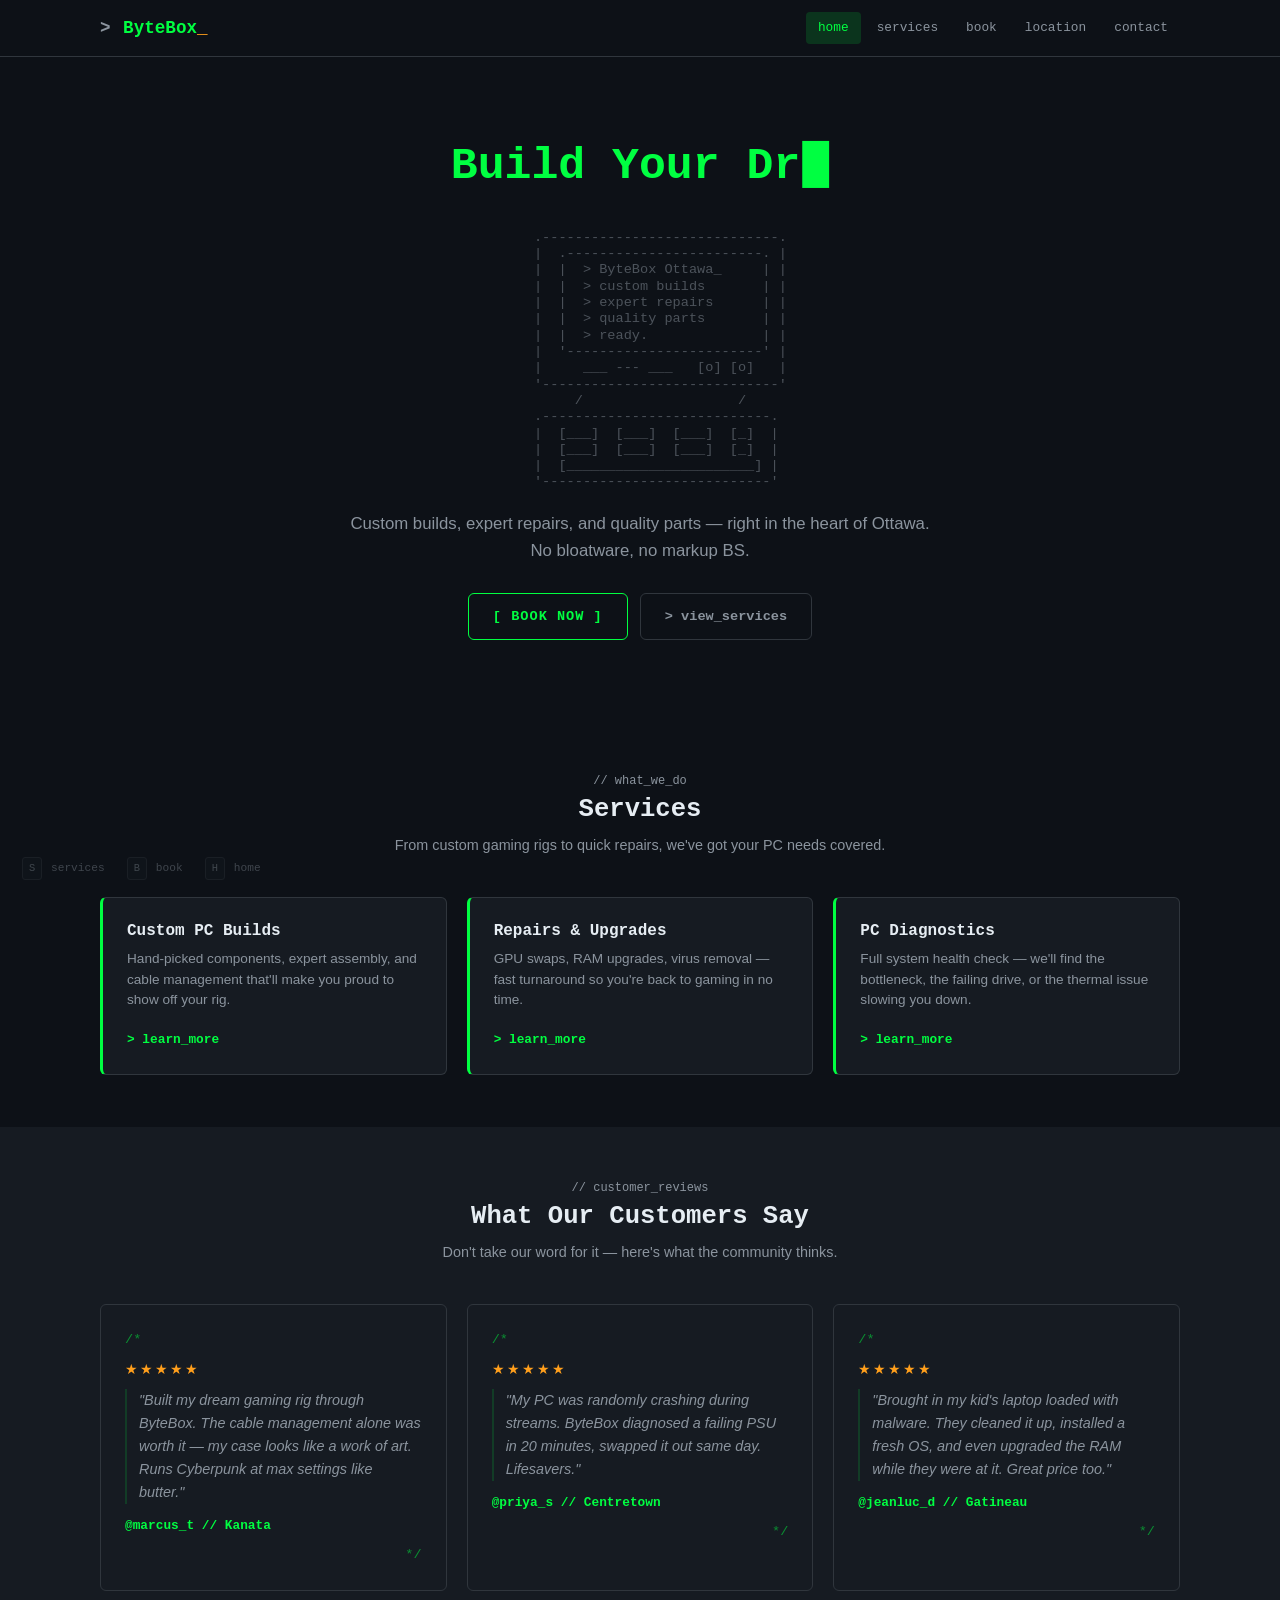
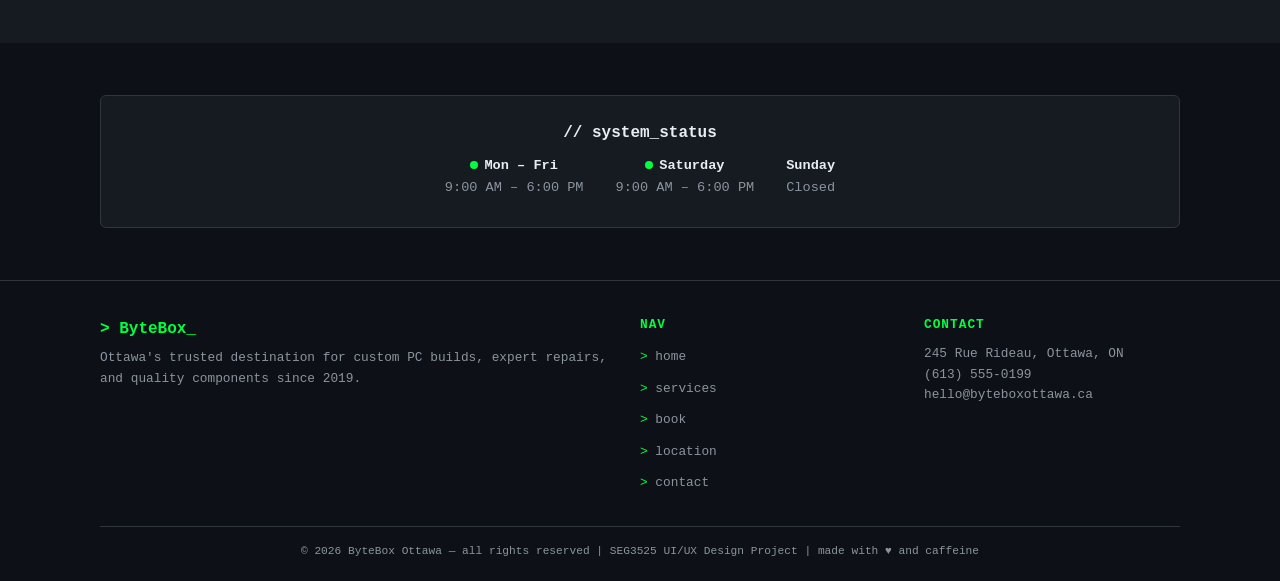
==== index.html @ acb51cdd "Better ASCII art: monitor with terminal + keyboard" ====
<!DOCTYPE html>
<html lang="en">
<head>
  <meta charset="UTF-8">
  <meta name="viewport" content="width=device-width, initial-scale=1.0">
  <title>ByteBox Ottawa — Build Your Dream PC</title>
  <link rel="stylesheet" href="css/styles.css">
</head>
<body>

  <!-- NAV -->
  <nav class="nav">
    <div class="container">
      <a href="index.html" class="nav-logo"><span class="prompt">></span> ByteBox<span>_</span></a>
      <div class="nav-links">
        <a href="index.html">home</a>
        <a href="services.html">services</a>
        <a href="booking.html">book</a>
        <a href="location.html">location</a>
        <a href="contact.html">contact</a>
      </div>
      <div class="hamburger" aria-label="Toggle menu" role="button" tabindex="0">
        <span></span><span></span><span></span>
      </div>
    </div>
  </nav>

  <!-- HERO -->
  <section class="hero">
    <div class="container">
      <div class="hero-centered">
        <h1><span class="accent" id="typed-heading"></span><span class="cursor"></span></h1>
        <pre class="ascii-art" aria-hidden="true">
     .-----------------------------.
     |  .------------------------. |
     |  |  > ByteBox Ottawa_     | |
     |  |  > custom builds       | |
     |  |  > expert repairs      | |
     |  |  > quality parts       | |
     |  |  > ready.              | |
     |  '------------------------' |
     |     ___ --- ___   [o] [o]   |
     '-----------------------------'
          /                   /
     .----------------------------.
     |  [___]  [___]  [___]  [_]  |
     |  [___]  [___]  [___]  [_]  |
     |  [_______________________] |
     '----------------------------'</pre>
        <p>Custom builds, expert repairs, and quality parts — right in the heart of Ottawa. No bloatware, no markup BS.</p>
        <div class="hero-actions">
          <a href="booking.html" class="btn btn-primary">[ BOOK NOW ]</a>
          <a href="services.html" class="btn btn-secondary">> view_services</a>
        </div>
      </div>
    </div>
  </section>

  <!-- SERVICES OVERVIEW -->
  <section class="section">
    <div class="container">
      <div class="section-header">
        <span class="prefix">// what_we_do</span>
        <h2 class="section-title">Services</h2>
        <p class="section-sub center">From custom gaming rigs to quick repairs, we've got your PC needs covered.</p>
      </div>
      <div class="card-grid">

        <div class="card">
          <div class="card-body">
            <h3>Custom PC Builds</h3>
            <p>Hand-picked components, expert assembly, and cable management that'll make you proud to show off your rig.</p>
            <a href="services.html" class="card-link">> learn_more</a>
          </div>
        </div>

        <div class="card">
          <div class="card-body">
            <h3>Repairs & Upgrades</h3>
            <p>GPU swaps, RAM upgrades, virus removal — fast turnaround so you're back to gaming in no time.</p>
            <a href="services.html" class="card-link">> learn_more</a>
          </div>
        </div>

        <div class="card">
          <div class="card-body">
            <h3>PC Diagnostics</h3>
            <p>Full system health check — we'll find the bottleneck, the failing drive, or the thermal issue slowing you down.</p>
            <a href="services.html" class="card-link">> learn_more</a>
          </div>
        </div>

      </div>
    </div>
  </section>

  <!-- TESTIMONIALS -->
  <section class="section" style="background:var(--bg-card)">
    <div class="container">
      <div class="section-header">
        <span class="prefix">// customer_reviews</span>
        <h2 class="section-title">What Our Customers Say</h2>
        <p class="section-sub center">Don't take our word for it — here's what the community thinks.</p>
      </div>
      <div class="testimonials-grid">

        <div class="testimonial">
          <div class="testimonial-stars">★★★★★</div>
          <p>"Built my dream gaming rig through ByteBox. The cable management alone was worth it — my case looks like a work of art. Runs Cyberpunk at max settings like butter."</p>
          <div class="testimonial-author">@marcus_t // Kanata</div>
        </div>

        <div class="testimonial">
          <div class="testimonial-stars">★★★★★</div>
          <p>"My PC was randomly crashing during streams. ByteBox diagnosed a failing PSU in 20 minutes, swapped it out same day. Lifesavers."</p>
          <div class="testimonial-author">@priya_s // Centretown</div>
        </div>

        <div class="testimonial">
          <div class="testimonial-stars">★★★★★</div>
          <p>"Brought in my kid's laptop loaded with malware. They cleaned it up, installed a fresh OS, and even upgraded the RAM while they were at it. Great price too."</p>
          <div class="testimonial-author">@jeanluc_d // Gatineau</div>
        </div>

      </div>
    </div>
  </section>

  <!-- HOURS -->
  <section class="section">
    <div class="container">
      <div class="hours-bar">
        <h3>// system_status</h3>
        <div class="hours-list">
          <div><span class="status-dot"></span><strong>Mon – Fri</strong><br>9:00 AM – 6:00 PM</div>
          <div><span class="status-dot"></span><strong>Saturday</strong><br>9:00 AM – 6:00 PM</div>
          <div><strong>Sunday</strong><br>Closed</div>
        </div>
      </div>
    </div>
  </section>

  <!-- FOOTER -->
  <footer class="footer">
    <div class="container">
      <div class="footer-grid">
        <div>
          <div class="footer-logo">> ByteBox_</div>
          <p>Ottawa's trusted destination for custom PC builds, expert repairs, and quality components since 2019.</p>
        </div>
        <div>
          <h4>Nav</h4>
          <ul>
            <li><a href="index.html">home</a></li>
            <li><a href="services.html">services</a></li>
            <li><a href="booking.html">book</a></li>
            <li><a href="location.html">location</a></li>
            <li><a href="contact.html">contact</a></li>
          </ul>
        </div>
        <div>
          <h4>Contact</h4>
          <p>245 Rue Rideau, Ottawa, ON</p>
          <p>(613) 555-0199</p>
          <p>hello@byteboxottawa.ca</p>
        </div>
      </div>
      <div class="footer-bottom">
        © 2026 ByteBox Ottawa — all rights reserved | SEG3525 UI/UX Design Project | made with ♥ and caffeine
      </div>
    </div>
  </footer>

  <div class="kbd-hint" aria-hidden="true">
    <kbd>S</kbd> services &nbsp; <kbd>B</kbd> book &nbsp; <kbd>H</kbd> home
  </div>

  <script src="js/main.js"></script>
</body>
</html>
---- css/styles.css ----
/* ===== RESET & BASE ===== */
*,*::before,*::after{margin:0;padding:0;box-sizing:border-box}
:root{
  --bg:#0d1117;--bg-card:#161b22;--bg-card-hover:#1c2333;
  --text:#c9d1d9;--text-muted:#8b949e;--text-heading:#e6edf3;
  --accent:#00ff41;--accent-dim:rgba(0,255,65,.15);--accent-glow:rgba(0,255,65,.25);
  --amber:#ff9f1c;--amber-dim:rgba(255,159,28,.12);
  --border:#30363d;--error:#f85149;--success:#00ff41;
  --radius:6px;--radius-sm:4px;
  --font:-apple-system,BlinkMacSystemFont,"Segoe UI",Roboto,Helvetica,Arial,sans-serif;
  --mono:'Courier New',Courier,'Lucida Console',monospace;
  --transition:.2s ease;
  --max-w:1080px;
}
html{scroll-behavior:smooth;font-size:16px}
body{font-family:var(--font);background:var(--bg);color:var(--text);line-height:1.6;-webkit-font-smoothing:antialiased}
a{color:var(--accent);text-decoration:none;transition:color var(--transition)}
a:hover{color:var(--amber)}
img{max-width:100%;display:block}
ul{list-style:none}
button,input,select,textarea{font:inherit;color:inherit;border:none;outline:none;background:none}
h1,h2,h3,h4{color:var(--text-heading);line-height:1.2;font-weight:700;font-family:var(--mono)}
.container{width:90%;max-width:var(--max-w);margin:0 auto}

/* ===== CURSOR BLINK ===== */
@keyframes blink{0%,50%{opacity:1}51%,100%{opacity:0}}
.cursor::after{content:"█";color:var(--accent);animation:blink 1s step-end infinite;margin-left:2px}

/* ===== SCANLINES (disabled) ===== */

/* ===== NAV (terminal bar) ===== */
.nav{position:fixed;top:0;left:0;width:100%;z-index:100;background:var(--bg);border-bottom:1px solid var(--border);font-family:var(--mono)}
.nav .container{display:flex;align-items:center;justify-content:space-between;height:56px}
.nav-logo{font-size:1.1rem;font-weight:700;color:var(--accent);letter-spacing:0}
.nav-logo .prompt{color:var(--text-muted);margin-right:2px}
.nav-logo span{color:var(--amber)}
.nav-links{display:flex;gap:4px}
.nav-links a{color:var(--text-muted);font-size:.8rem;font-weight:500;padding:6px 12px;border-radius:var(--radius-sm);transition:all var(--transition);font-family:var(--mono)}
.nav-links a:hover,.nav-links a.active{color:var(--accent);background:var(--accent-dim)}
.hamburger{display:none;flex-direction:column;gap:5px;cursor:pointer;padding:4px}
.hamburger span{display:block;width:22px;height:2px;background:var(--accent);transition:var(--transition)}
.hamburger.open span:nth-child(1){transform:rotate(45deg) translate(5px,5px)}
.hamburger.open span:nth-child(2){opacity:0}
.hamburger.open span:nth-child(3){transform:rotate(-45deg) translate(5px,-5px)}

/* ===== HERO ===== */
.hero{padding:140px 0 80px;position:relative;overflow:hidden}
.hero-centered{text-align:center;max-width:600px;margin:0 auto}
.hero-centered h1{font-size:clamp(1.8rem,4vw,2.8rem);margin-bottom:16px;color:var(--text-heading)}
.hero-centered h1 .accent{color:var(--accent)}
.ascii-art{color:var(--text-muted);font-family:var(--mono);font-size:clamp(.55rem,1.2vw,.85rem);line-height:1.2;margin:20px auto;text-align:left;display:inline-block;opacity:.5;user-select:none}
.hero-centered p{font-size:clamp(.9rem,2vw,1.05rem);color:var(--text-muted);margin-bottom:28px;font-family:var(--font)}
.btn{display:inline-flex;align-items:center;gap:8px;padding:12px 24px;border-radius:var(--radius);font-weight:600;font-size:.85rem;cursor:pointer;transition:all var(--transition);font-family:var(--mono)}
.btn-primary{background:transparent;color:var(--accent);border:1px solid var(--accent);text-transform:uppercase;letter-spacing:1px}
.btn-primary:hover{background:var(--accent);color:var(--bg);box-shadow:0 0 20px var(--accent-glow);transform:translateY(-1px)}
.btn-secondary{border:1px solid var(--border);color:var(--text-muted)}
.btn-secondary:hover{border-color:var(--amber);color:var(--amber);transform:translateY(-1px)}
.hero-actions{display:flex;gap:12px;flex-wrap:wrap;justify-content:center}

/* ===== SECTION ===== */
.section{padding:52px 0}
.section-title{font-size:clamp(1.3rem,2.5vw,1.6rem);margin-bottom:8px}
.section-title.center{text-align:center}
.section-sub{color:var(--text-muted);max-width:520px;font-size:.9rem;margin-bottom:40px;font-family:var(--font)}
.section-sub.center{text-align:center;margin-left:auto;margin-right:auto}
.section-header{text-align:center;margin-bottom:40px}
.section-header .prefix{color:var(--text-muted);font-family:var(--mono);font-size:.75rem;display:block;margin-bottom:4px}

/* ===== TERMINAL CARDS ===== */
.card-grid{display:grid;grid-template-columns:repeat(auto-fill,minmax(300px,1fr));gap:20px}
.card,.service-card{background:var(--bg-card);border:1px solid var(--border);border-left:3px solid var(--accent);border-radius:var(--radius);overflow:hidden;transition:all var(--transition);position:relative}
.card:hover,.service-card:hover{border-color:var(--accent);box-shadow:0 0 12px rgba(0,255,65,.06)}
.card-titlebar,.service-card-titlebar{display:flex;align-items:center;gap:8px;padding:10px 14px;background:rgba(0,0,0,.3);border-bottom:1px solid var(--border);font-family:var(--mono);font-size:.75rem;color:var(--text-muted)}
.card-body,.service-card-body{padding:24px}
.card-body h3,.service-card-body h3{font-size:1rem;margin-bottom:8px}
.card-body p,.service-card-body p{color:var(--text-muted);font-size:.85rem;margin-bottom:14px;font-family:var(--font);line-height:1.5}
.card-price{font-family:var(--mono);font-size:1rem;font-weight:700;color:var(--accent)}
.card-link{display:inline-flex;align-items:center;gap:4px;font-size:.8rem;font-weight:600;color:var(--accent);font-family:var(--mono)}
.card-link:hover{color:var(--amber);gap:8px}
.price-row{display:flex;justify-content:space-between;align-items:center;margin-top:8px}

/* ===== TESTIMONIALS (code comments) ===== */
.testimonials-grid{display:grid;grid-template-columns:repeat(auto-fill,minmax(300px,1fr));gap:20px}
.testimonial{background:var(--bg-card);border:1px solid var(--border);border-radius:var(--radius);padding:24px;position:relative}
.testimonial::before{content:"/*";font-family:var(--mono);color:var(--accent);opacity:.5;font-size:.85rem;display:block;margin-bottom:8px}
.testimonial::after{content:"*/";font-family:var(--mono);color:var(--accent);opacity:.5;font-size:.85rem;display:block;margin-top:8px;text-align:right}
.testimonial-stars{color:var(--amber);margin-bottom:8px;font-size:.85rem;letter-spacing:2px}
.testimonial p{color:var(--text-muted);margin-bottom:12px;font-size:.9rem;font-style:italic;padding-left:12px;border-left:2px solid var(--accent-dim)}
.testimonial-author{font-weight:600;font-size:.8rem;color:var(--accent);font-family:var(--mono)}

/* ===== HOURS ===== */
.hours-bar{background:var(--bg-card);border:1px solid var(--border);border-radius:var(--radius);padding:28px;text-align:center}
.hours-bar h3{margin-bottom:12px;font-size:1rem}
.hours-list{display:flex;justify-content:center;gap:32px;flex-wrap:wrap;font-family:var(--mono);font-size:.85rem}
.hours-list div{color:var(--text-muted)}
.hours-list strong{color:var(--text-heading)}
.hours-list .status-dot{display:inline-block;width:8px;height:8px;border-radius:50%;background:var(--accent);margin-right:6px;animation:blink 2s ease infinite}

/* ===== SERVICES PAGE ===== */
.services-grid{display:grid;grid-template-columns:repeat(auto-fill,minmax(320px,1fr));gap:20px}
.service-card{cursor:pointer;text-decoration:none;color:inherit}

/* ===== BOOKING ===== */
.booking-section{padding:100px 0 60px}

/* Terminal progress bar */
.progress-bar{font-family:var(--mono);text-align:center;margin-bottom:40px;font-size:.85rem;color:var(--text-muted)}
.progress-bar-visual{display:flex;align-items:center;justify-content:center;gap:4px;margin-top:8px}
.progress-bar-visual .bar{display:flex;gap:0}
.progress-bar-visual .block{width:12px;height:16px;margin:0 1px}
.progress-bar-visual .block.filled{color:var(--accent)}
.progress-bar-visual .block.empty{color:var(--border)}
.progress-bar .progress-label{color:var(--accent)}

/* Steps indicator */
.progress-steps{display:flex;justify-content:center;gap:6px;margin-bottom:8px}
.progress-step{display:flex;align-items:center;gap:6px;font-family:var(--mono);font-size:.8rem;color:var(--text-muted)}
.progress-step .circle{width:28px;height:28px;border-radius:50%;border:1px solid var(--border);display:flex;align-items:center;justify-content:center;font-size:.75rem;font-weight:700;transition:all var(--transition)}
.progress-step.active .circle{border-color:var(--accent);color:var(--accent);box-shadow:0 0 8px var(--accent-dim)}
.progress-step.done .circle{border-color:var(--accent);background:var(--accent);color:var(--bg)}
.progress-step .label{display:none}
.progress-line{width:30px;height:1px;background:var(--border);align-self:center}
.progress-line.active{background:var(--accent)}

.form-step{display:none;max-width:540px;margin:0 auto}
.form-step.active{display:block;animation:fadeUp .3s ease}
@keyframes fadeUp{from{opacity:0;transform:translateY(12px)}to{opacity:1;transform:translateY(0)}}
.form-step h2{font-size:1.3rem;margin-bottom:6px}
.form-step .step-desc{color:var(--text-muted);margin-bottom:28px;font-size:.85rem;font-family:var(--font)}

.service-options{display:grid;grid-template-columns:1fr 1fr;gap:10px}
.service-option{background:var(--bg-card);border:1px solid var(--border);border-radius:var(--radius);padding:16px;cursor:pointer;transition:all var(--transition);text-align:left;font-family:var(--mono)}
.service-option:hover{border-color:var(--accent)}
.service-option.selected{border-color:var(--accent);background:var(--accent-dim);box-shadow:0 0 12px rgba(0,255,65,.08)}
.service-option h4{font-size:.85rem;margin-bottom:4px;color:var(--text-heading)}
.service-option span{font-size:.8rem;color:var(--accent);font-weight:600}

.form-group{margin-bottom:18px}
.form-group label{display:block;font-size:.8rem;font-weight:600;margin-bottom:4px;color:var(--accent);font-family:var(--mono)}
.form-group input,.form-group select,.form-group textarea{width:100%;padding:10px 14px;background:rgba(0,0,0,.3);border:1px solid var(--border);border-radius:var(--radius);color:var(--text);font-size:.9rem;font-family:var(--font);transition:border-color var(--transition)}
.form-group input::placeholder,.form-group textarea::placeholder{color:var(--text-muted)}
.form-group select{color:var(--text)}
.form-group input:focus,.form-group select:focus,.form-group textarea:focus{border-color:var(--accent);box-shadow:0 0 8px var(--accent-dim)}
.form-group textarea{resize:vertical;min-height:80px}
.form-group .error-msg{color:var(--error);font-size:.75rem;margin-top:4px;display:none;font-family:var(--mono)}
.form-group.has-error input,.form-group.has-error select{border-color:var(--error)}
.form-group.has-error .error-msg{display:block}
.form-row{display:grid;grid-template-columns:1fr 1fr;gap:14px}

.form-actions{display:flex;justify-content:space-between;margin-top:28px;gap:12px}

/* Review */
.review-block{background:var(--bg-card);border:1px solid var(--border);border-radius:var(--radius);padding:20px;margin-bottom:20px}
.review-block h4{margin-bottom:10px;font-size:.9rem;color:var(--accent)}
.review-row{display:flex;justify-content:space-between;padding:6px 0;border-bottom:1px solid rgba(48,54,61,.5);font-size:.85rem;font-family:var(--mono)}
.review-row:last-child{border:none}
.review-row .label{color:var(--text-muted)}

/* ===== CONFIRMATION ===== */
.confirm-box{max-width:540px;margin:0 auto;text-align:center;padding:100px 20px 60px}
.confirm-icon{width:64px;height:64px;border-radius:50%;background:var(--accent-dim);display:flex;align-items:center;justify-content:center;margin:0 auto 20px;border:1px solid var(--accent)}
.confirm-icon svg{width:32px;height:32px;stroke:var(--accent);fill:none;stroke-width:2.5}
.confirm-box h1{font-size:1.6rem;margin-bottom:6px;color:var(--accent)}
.confirm-box .ref{color:var(--amber);font-size:.95rem;margin-bottom:28px;font-family:var(--mono)}
.confirm-details{background:var(--bg-card);border:1px solid var(--border);border-radius:var(--radius);padding:20px;text-align:left;margin-bottom:28px}
.confirm-details .review-row .label{color:var(--text-muted)}
.confirm-actions{display:flex;gap:12px;justify-content:center;flex-wrap:wrap}

/* ===== LOCATION ===== */
.map-container{border-radius:var(--radius);overflow:hidden;border:1px solid var(--border);margin-bottom:40px}
.map-container iframe{width:100%;height:360px;border:0;filter:grayscale(.3) invert(.92) hue-rotate(180deg);transition:filter var(--transition)}
.map-container:hover iframe{filter:grayscale(0) invert(.92) hue-rotate(180deg)}
.location-grid{display:grid;grid-template-columns:1fr 1fr;gap:20px}
.info-card{background:var(--bg-card);border:1px solid var(--border);border-radius:var(--radius);padding:24px}
.info-card h3{margin-bottom:12px;font-size:.95rem;color:var(--accent)}
.info-card p,.info-card li{color:var(--text-muted);font-size:.85rem;margin-bottom:6px;font-family:var(--font)}
.info-card li{padding-left:18px;position:relative}
.info-card li::before{content:">";position:absolute;left:0;color:var(--accent);font-family:var(--mono);font-weight:700}
.hours-table{width:100%}
.hours-table tr{border-bottom:1px solid rgba(48,54,61,.5)}
.hours-table td{padding:8px 0;font-size:.85rem;font-family:var(--mono)}
.hours-table td:first-child{color:var(--text-heading);font-weight:500}
.hours-table td:last-child{text-align:right;color:var(--text-muted)}

/* ===== CONTACT ===== */
.contact-grid{display:grid;grid-template-columns:1fr 1fr;gap:28px}
.contact-form{background:var(--bg-card);border:1px solid var(--border);border-radius:var(--radius);padding:28px}
.contact-form h3{font-family:var(--mono);color:var(--accent);font-size:.95rem;margin-bottom:20px}
.contact-info-panel h3{margin-bottom:14px;font-size:.95rem;color:var(--accent)}
.contact-info-panel .info-item{display:flex;gap:12px;align-items:flex-start;margin-bottom:18px}
.contact-info-panel .info-item .icon-wrap{width:36px;height:36px;border-radius:var(--radius);background:var(--accent-dim);display:flex;align-items:center;justify-content:center;flex-shrink:0;border:1px solid rgba(0,255,65,.2)}
.contact-info-panel .info-item .icon-wrap svg{width:18px;height:18px;stroke:var(--accent);fill:none;stroke-width:2}
.contact-info-panel .info-item .info-text p{color:var(--text-muted);font-size:.85rem}
.contact-info-panel .info-item .info-text strong{color:var(--text-heading);font-size:.85rem}
.social-links{display:flex;gap:10px;margin-top:20px}
.social-links a{width:36px;height:36px;border-radius:var(--radius);border:1px solid var(--border);display:flex;align-items:center;justify-content:center;transition:all var(--transition)}
.social-links a:hover{border-color:var(--accent);background:var(--accent-dim);box-shadow:0 0 8px var(--accent-dim)}
.social-links a svg{width:16px;height:16px;stroke:var(--text-muted);fill:none;stroke-width:2}
.social-links a:hover svg{stroke:var(--accent)}

/* FAQ */
.faq-section{margin-top:48px}
.faq-item{background:var(--bg-card);border:1px solid var(--border);border-radius:var(--radius);margin-bottom:8px;overflow:hidden}
.faq-question{padding:16px 20px;cursor:pointer;display:flex;justify-content:space-between;align-items:center;font-weight:600;font-size:.9rem;font-family:var(--mono);transition:color var(--transition)}
.faq-question:hover{color:var(--accent)}
.faq-question .arrow{transition:transform var(--transition);color:var(--text-muted);font-size:.7rem}
.faq-item.open .faq-question{color:var(--accent)}
.faq-item.open .faq-question .arrow{transform:rotate(180deg);color:var(--accent)}
.faq-answer{max-height:0;overflow:hidden;transition:max-height .35s ease}
.faq-item.open .faq-answer{max-height:200px}
.faq-answer p{padding:0 20px 16px;color:var(--text-muted);font-size:.85rem;font-family:var(--font)}

/* ===== FOOTER (terminal style) ===== */
.footer{border-top:1px solid var(--border);padding:36px 0 20px;font-family:var(--mono)}
.footer-divider{display:none}
.footer-grid{display:grid;grid-template-columns:2fr 1fr 1fr;gap:28px;margin-bottom:24px}
.footer h4{font-size:.8rem;margin-bottom:12px;color:var(--accent);text-transform:uppercase;letter-spacing:1px}
.footer p,.footer a{color:var(--text-muted);font-size:.8rem}
.footer ul li{margin-bottom:6px}
.footer ul a{font-size:.8rem}
.footer ul a::before{content:"> ";color:var(--accent)}
.footer ul a:hover{color:var(--accent)}
.footer-logo{font-size:1rem;font-weight:700;color:var(--accent);margin-bottom:6px}
.footer-bottom{border-top:1px solid var(--border);padding-top:16px;text-align:center;color:var(--text-muted);font-size:.7rem}

/* ===== TOAST ===== */
.toast{position:fixed;bottom:20px;right:20px;background:var(--accent);color:var(--bg);padding:12px 20px;border-radius:var(--radius);font-size:.85rem;font-weight:600;font-family:var(--mono);transform:translateY(80px);opacity:0;transition:all .3s ease;z-index:200}
.toast.show{transform:translateY(0);opacity:1}

/* ===== PAGE HEADER ===== */
.page-header{padding:100px 0 32px;text-align:center;position:relative}
.page-header h1{font-size:clamp(1.5rem,3.5vw,2rem);margin-bottom:6px}
.page-header h1 .prompt-sym{color:var(--accent);margin-right:8px}
.page-header p{color:var(--text-muted);font-size:.9rem;font-family:var(--font)}

/* ===== KEYBOARD SHORTCUT HINT ===== */
.kbd-hint{position:fixed;bottom:20px;left:20px;font-family:var(--mono);font-size:.7rem;color:var(--text-muted);opacity:.4;z-index:50;transition:opacity .3s}
.kbd-hint:hover{opacity:1}
.kbd-hint kbd{display:inline-block;padding:2px 6px;background:var(--bg-card);border:1px solid var(--border);border-radius:3px;font-size:.65rem;margin:0 2px}

/* ===== RESPONSIVE ===== */
@media(max-width:768px){
  .nav-links{position:fixed;top:56px;left:0;width:100%;background:var(--bg);flex-direction:column;align-items:stretch;gap:0;padding:0;max-height:0;overflow:hidden;transition:max-height .3s ease;border-bottom:1px solid var(--border)}
  .nav-links.open{max-height:350px;padding:8px 0}
  .nav-links a{padding:12px 20px;text-align:left;border-bottom:1px solid rgba(48,54,61,.3)}
  .hamburger{display:flex}
  .hero-centered{text-align:center}
  .card-grid,.services-grid,.service-options{grid-template-columns:1fr}
  .testimonials-grid{grid-template-columns:1fr}
  .location-grid,.contact-grid{grid-template-columns:1fr}
  .form-row{grid-template-columns:1fr}
  .footer-grid{grid-template-columns:1fr;gap:20px}
  .hours-list{flex-direction:column;gap:8px}
  .hero{padding:90px 0 40px}
  .section{padding:48px 0}
  .kbd-hint{display:none}
}
@media(min-width:769px){
  .progress-step .label{display:block}
}
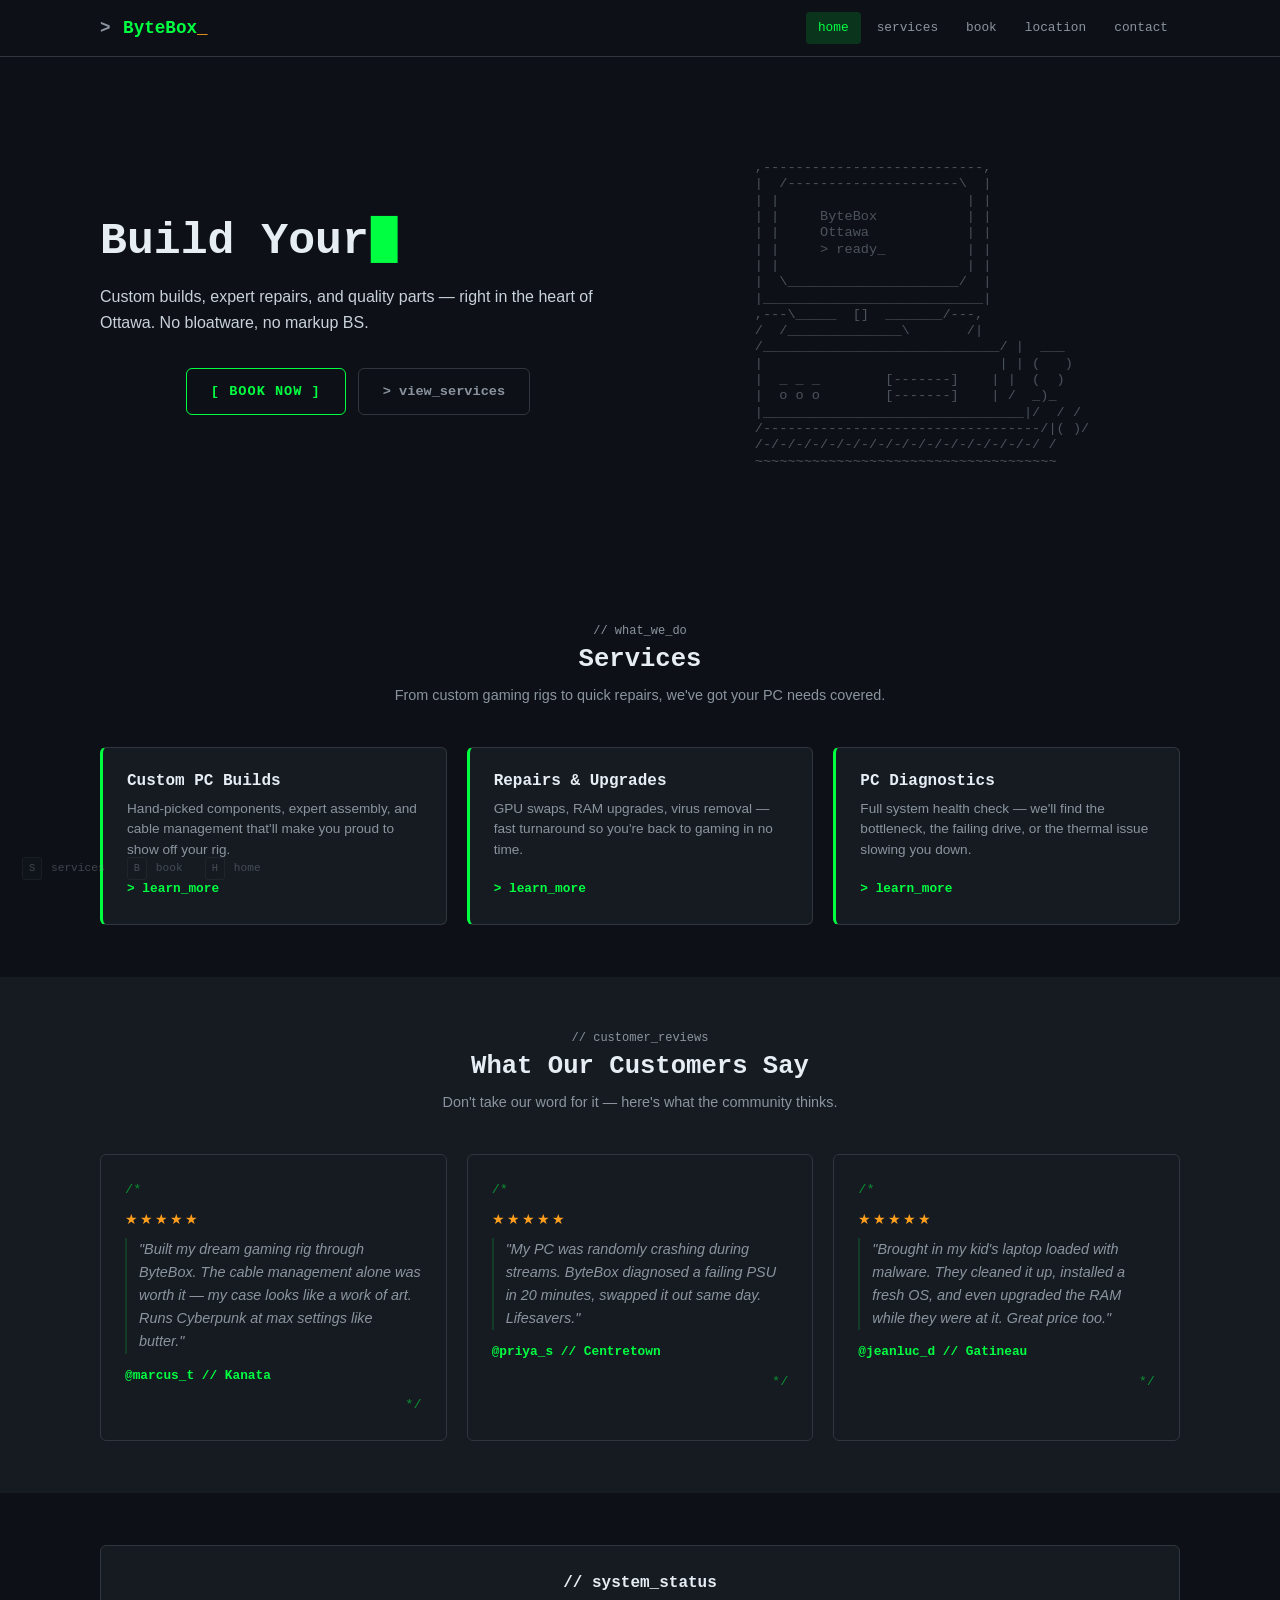
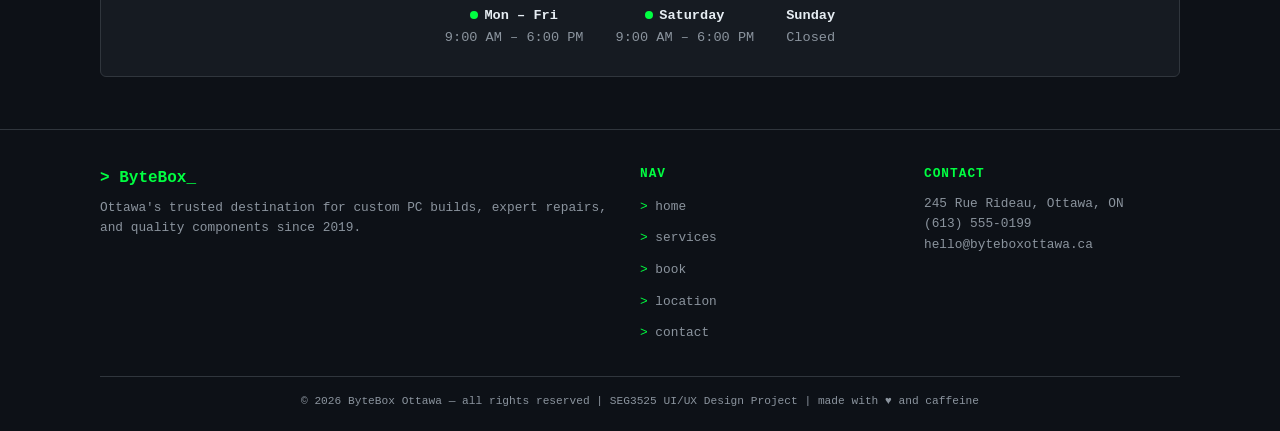
==== commit ce5bc463: "Split hero: text left, ASCII PC right, hidden on mobile" ====
--- a/index.html
+++ b/index.html
@@ -28,29 +28,35 @@
   <!-- HERO -->
   <section class="hero">
     <div class="container">
-      <div class="hero-centered">
-        <h1><span class="accent" id="typed-heading"></span><span class="cursor"></span></h1>
-        <pre class="ascii-art" aria-hidden="true">
-     .-----------------------------.
-     |  .------------------------. |
-     |  |  > ByteBox Ottawa_     | |
-     |  |  > custom builds       | |
-     |  |  > expert repairs      | |
-     |  |  > quality parts       | |
-     |  |  > ready.              | |
-     |  '------------------------' |
-     |     ___ --- ___   [o] [o]   |
-     '-----------------------------'
-          /                   /
-     .----------------------------.
-     |  [___]  [___]  [___]  [_]  |
-     |  [___]  [___]  [___]  [_]  |
-     |  [_______________________] |
-     '----------------------------'</pre>
-        <p>Custom builds, expert repairs, and quality parts — right in the heart of Ottawa. No bloatware, no markup BS.</p>
-        <div class="hero-actions">
-          <a href="booking.html" class="btn btn-primary">[ BOOK NOW ]</a>
-          <a href="services.html" class="btn btn-secondary">> view_services</a>
+      <div class="hero-split">
+        <div class="hero-text">
+          <h1><span class="accent" id="typed-heading"></span><span class="cursor"></span></h1>
+          <p>Custom builds, expert repairs, and quality parts — right in the heart of Ottawa. No bloatware, no markup BS.</p>
+          <div class="hero-actions">
+            <a href="booking.html" class="btn btn-primary">[ BOOK NOW ]</a>
+            <a href="services.html" class="btn btn-secondary">> view_services</a>
+          </div>
+        </div>
+        <div class="hero-ascii">
+          <pre class="ascii-art" aria-hidden="true">,---------------------------,
+|  /---------------------\  |
+| |                       | |
+| |     ByteBox           | |
+| |     Ottawa            | |
+| |     > ready_          | |
+| |                       | |
+|  \_____________________/  |
+|___________________________|
+,---\_____  []  _______/---,
+/  /______________\       /|
+/_____________________________/ |  ___
+|                             | | (   )
+|  _ _ _        [-------]    | |  (  )
+|  o o o        [-------]    | /  _)_
+|________________________________|/  / /
+/----------------------------------/|( )/
+/-/-/-/-/-/-/-/-/-/-/-/-/-/-/-/-/-/ /
+~~~~~~~~~~~~~~~~~~~~~~~~~~~~~~~~~~~~~</pre>
         </div>
       </div>
     </div>
--- a/css/styles.css
+++ b/css/styles.css
@@ -46,6 +46,11 @@
 /* ===== HERO ===== */
 .hero{padding:140px 0 80px;position:relative;overflow:hidden}
 .hero-centered{text-align:center;max-width:600px;margin:0 auto}
+.hero-split{display:grid;grid-template-columns:1fr 1fr;gap:48px;align-items:center}
+.hero-text h1{font-size:clamp(1.8rem,4vw,2.8rem);margin-bottom:16px;color:var(--text-heading)}
+.hero-text p{text-align:left;margin:0 0 32px}
+.hero-actions{justify-content:flex-start}
+.hero-ascii{display:flex;justify-content:center;align-items:center}
 .hero-centered h1{font-size:clamp(1.8rem,4vw,2.8rem);margin-bottom:16px;color:var(--text-heading)}
 .hero-centered h1 .accent{color:var(--accent)}
 .ascii-art{color:var(--text-muted);font-family:var(--mono);font-size:clamp(.55rem,1.2vw,.85rem);line-height:1.2;margin:20px auto;text-align:left;display:inline-block;opacity:.5;user-select:none}
@@ -245,6 +250,10 @@
   .nav-links a{padding:12px 20px;text-align:left;border-bottom:1px solid rgba(48,54,61,.3)}
   .hamburger{display:flex}
   .hero-centered{text-align:center}
+  .hero-split{grid-template-columns:1fr;text-align:center}
+  .hero-text p{text-align:center}
+  .hero-actions{justify-content:center}
+  .hero-ascii{display:none}
   .card-grid,.services-grid,.service-options{grid-template-columns:1fr}
   .testimonials-grid{grid-template-columns:1fr}
   .location-grid,.contact-grid{grid-template-columns:1fr}
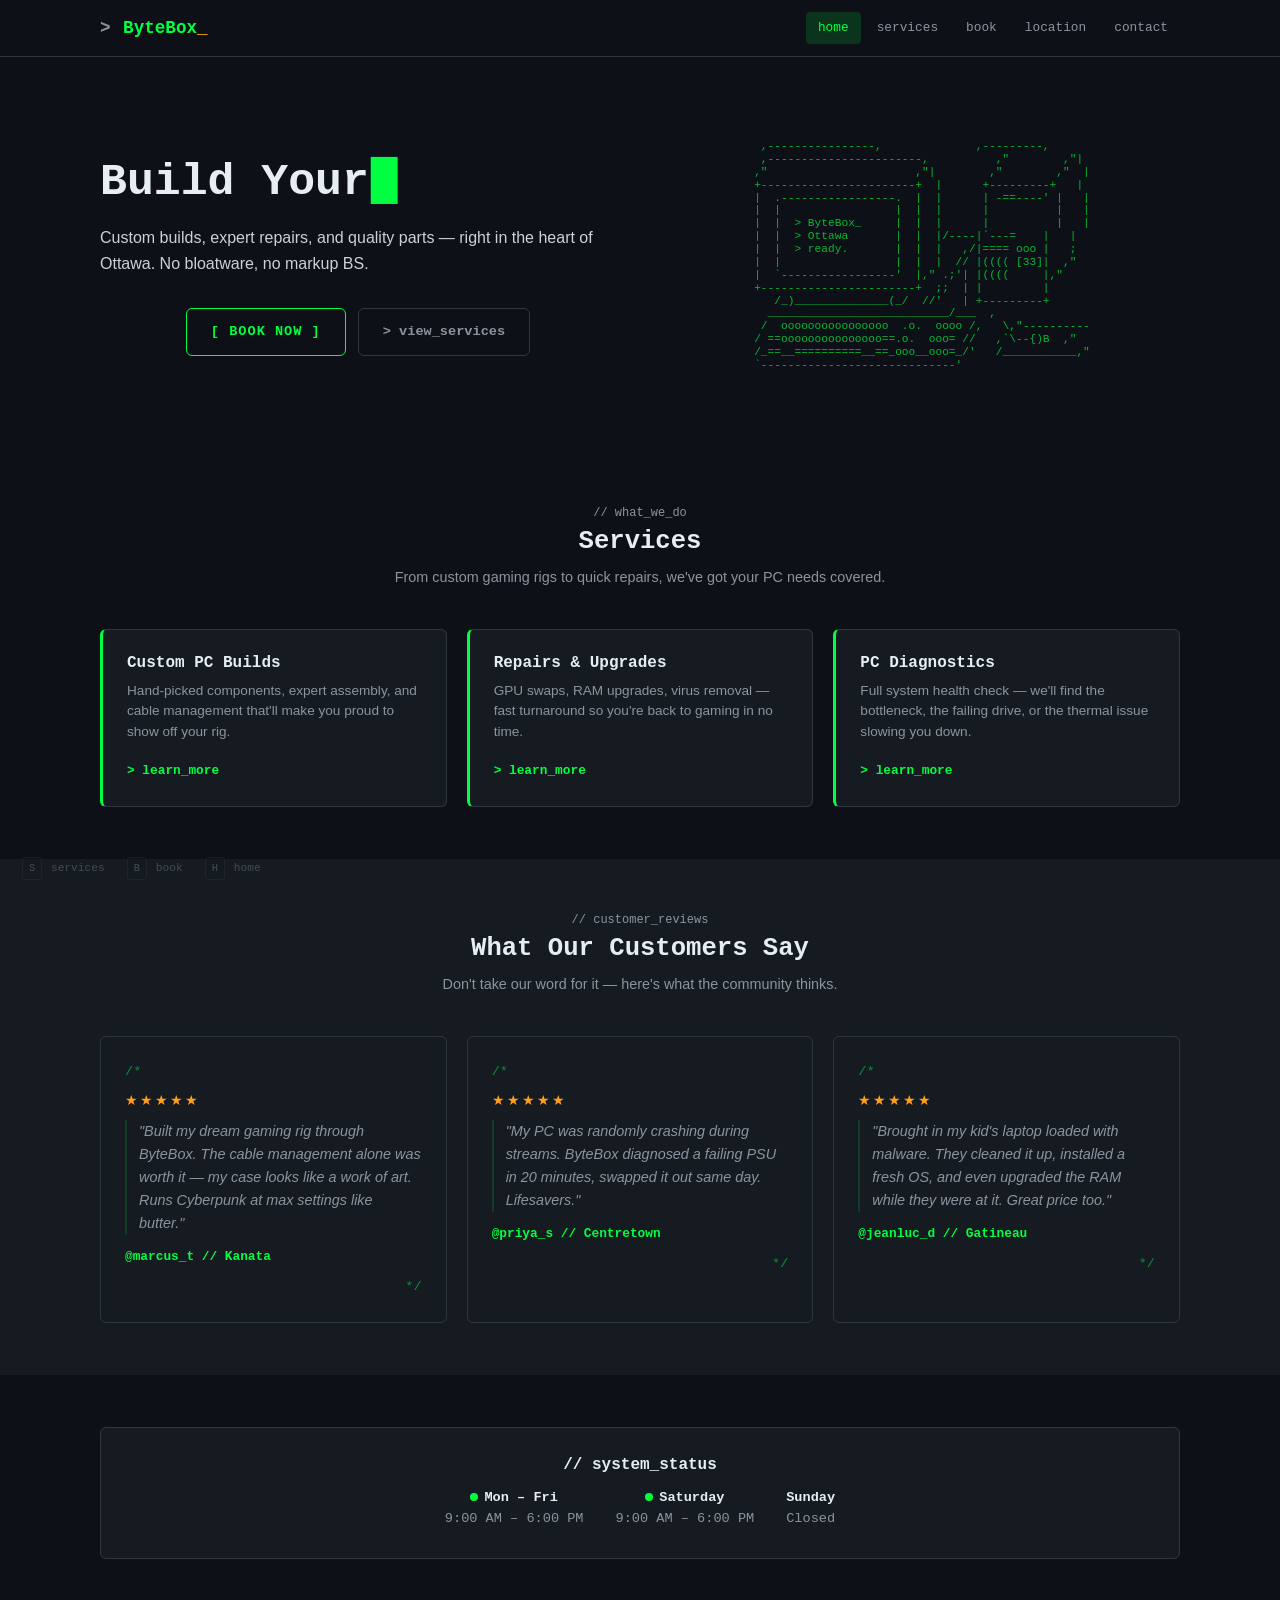
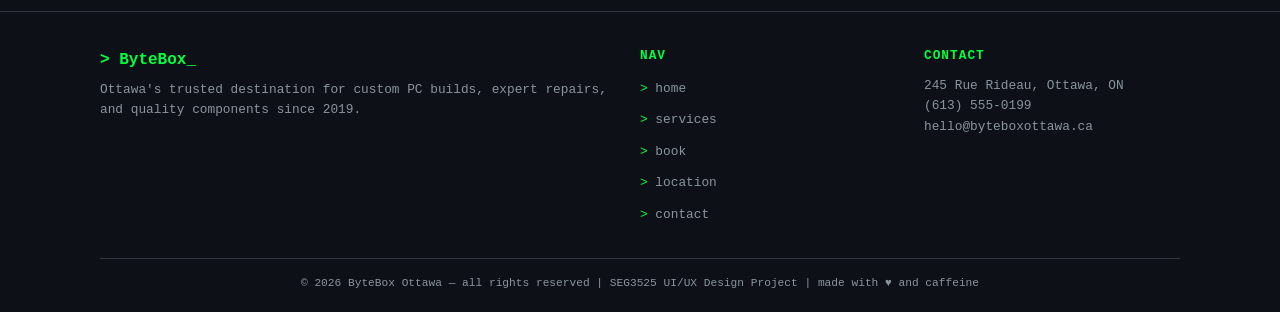
==== commit b3cfa2f1: "Kevin Lam ASCII PC setup: monitor + tower, green tint, smaller font" ====
--- a/index.html
+++ b/index.html
@@ -38,25 +38,26 @@
           </div>
         </div>
         <div class="hero-ascii">
-          <pre class="ascii-art" aria-hidden="true">,---------------------------,
-|  /---------------------\  |
-| |                       | |
-| |     ByteBox           | |
-| |     Ottawa            | |
-| |     > ready_          | |
-| |                       | |
-|  \_____________________/  |
-|___________________________|
-,---\_____  []  _______/---,
-/  /______________\       /|
-/_____________________________/ |  ___
-|                             | | (   )
-|  _ _ _        [-------]    | |  (  )
-|  o o o        [-------]    | /  _)_
-|________________________________|/  / /
-/----------------------------------/|( )/
-/-/-/-/-/-/-/-/-/-/-/-/-/-/-/-/-/-/ /
-~~~~~~~~~~~~~~~~~~~~~~~~~~~~~~~~~~~~~</pre>
+          <pre class="ascii-art" aria-hidden="true">
+ ,----------------,              ,---------,
+ ,-----------------------,          ,"        ,"|
+,"                      ,"|        ,"        ,"  |
++-----------------------+  |      +---------+   |
+|  .-----------------.  |  |      | -==----' |   |
+|  |                 |  |  |      |          |   |
+|  |  > ByteBox_     |  |  |      |          |   |
+|  |  > Ottawa       |  |  |/----|`---=    |   |
+|  |  > ready.       |  |  |   ,/|==== ooo |   ;
+|  |                 |  |  |  // |(((( [33]|  ,"
+|  `-----------------'  |," .;'| |((((     |,"
++-----------------------+  ;;  | |         |
+   /_)______________(_/  //'   | +---------+
+  ___________________________/___  ,
+ /  oooooooooooooooo  .o.  oooo /,   \,"----------
+/ ==ooooooooooooooo==.o.  ooo= //   ,`\--{)B  ,"
+/_==__==========__==_ooo__ooo=_/'   /___________,"
+`-----------------------------'
+</pre>
         </div>
       </div>
     </div>
--- a/css/styles.css
+++ b/css/styles.css
@@ -53,7 +53,7 @@
 .hero-ascii{display:flex;justify-content:center;align-items:center}
 .hero-centered h1{font-size:clamp(1.8rem,4vw,2.8rem);margin-bottom:16px;color:var(--text-heading)}
 .hero-centered h1 .accent{color:var(--accent)}
-.ascii-art{color:var(--text-muted);font-family:var(--mono);font-size:clamp(.55rem,1.2vw,.85rem);line-height:1.2;margin:20px auto;text-align:left;display:inline-block;opacity:.5;user-select:none}
+.ascii-art{color:var(--accent);font-family:var(--mono);font-size:clamp(.4rem,.9vw,.7rem);line-height:1.15;margin:0;text-align:left;display:inline-block;opacity:.7;user-select:none}
 .hero-centered p{font-size:clamp(.9rem,2vw,1.05rem);color:var(--text-muted);margin-bottom:28px;font-family:var(--font)}
 .btn{display:inline-flex;align-items:center;gap:8px;padding:12px 24px;border-radius:var(--radius);font-weight:600;font-size:.85rem;cursor:pointer;transition:all var(--transition);font-family:var(--mono)}
 .btn-primary{background:transparent;color:var(--accent);border:1px solid var(--accent);text-transform:uppercase;letter-spacing:1px}
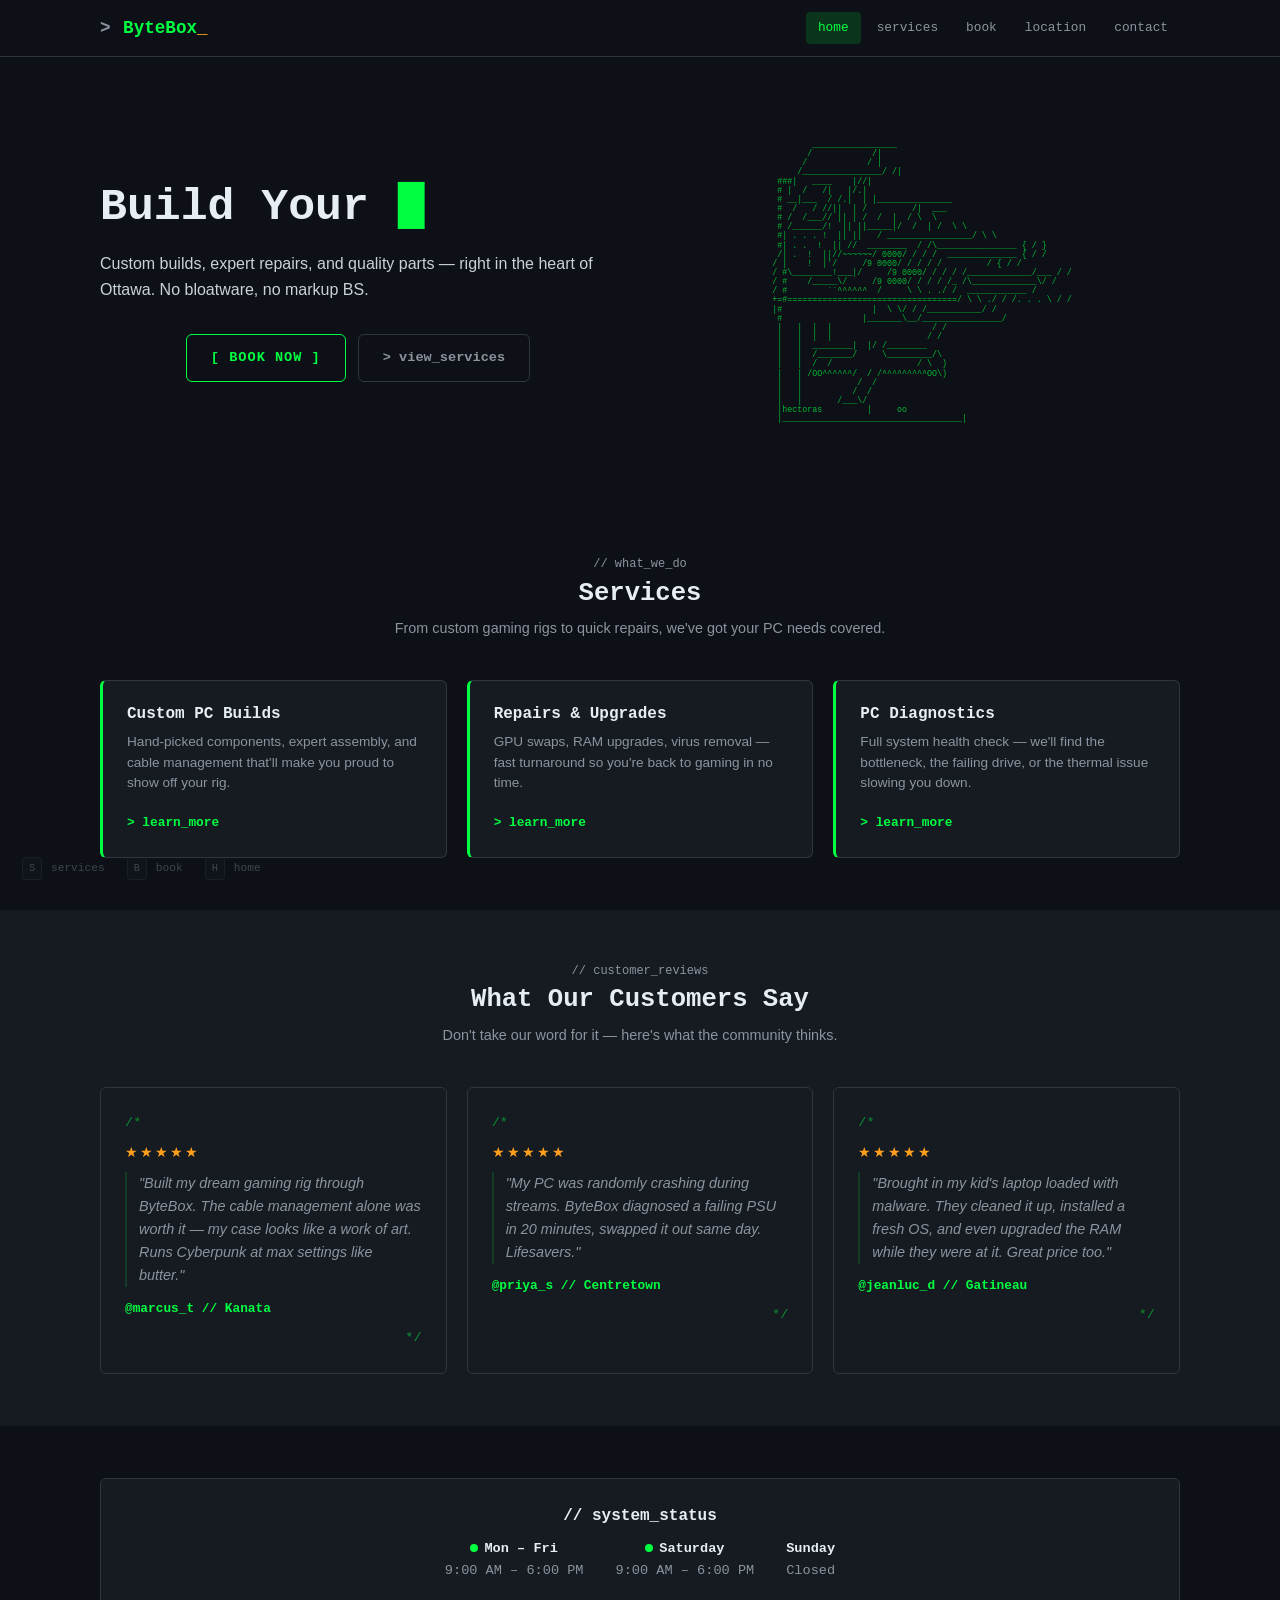
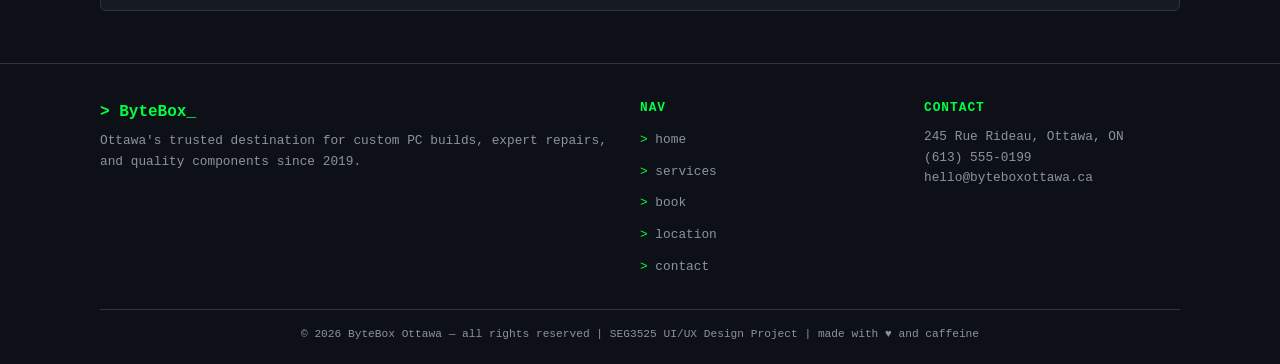
==== commit 2b7637fd: "Use hectoras ASCII art PC desk setup" ====
--- a/index.html
+++ b/index.html
@@ -39,24 +39,37 @@
         </div>
         <div class="hero-ascii">
           <pre class="ascii-art" aria-hidden="true">
- ,----------------,              ,---------,
- ,-----------------------,          ,"        ,"|
-,"                      ,"|        ,"        ,"  |
-+-----------------------+  |      +---------+   |
-|  .-----------------.  |  |      | -==----' |   |
-|  |                 |  |  |      |          |   |
-|  |  > ByteBox_     |  |  |      |          |   |
-|  |  > Ottawa       |  |  |/----|`---=    |   |
-|  |  > ready.       |  |  |   ,/|==== ooo |   ;
-|  |                 |  |  |  // |(((( [33]|  ,"
-|  `-----------------'  |," .;'| |((((     |,"
-+-----------------------+  ;;  | |         |
-   /_)______________(_/  //'   | +---------+
-  ___________________________/___  ,
- /  oooooooooooooooo  .o.  oooo /,   \,"----------
-/ ==ooooooooooooooo==.o.  ooo= //   ,`\--{)B  ,"
-/_==__==========__==_ooo__ooo=_/'   /___________,"
-`-----------------------------'
+        _________________
+       /            /|
+      /            / |
+     /________________/ /|
+ ###|   ____    |//|
+ # |  /   /|   |/.|
+ # __|___  / /.|  | |_______________
+ #  /   / //||  | /         /|  ___
+ # /  /___// || | /  /  |  / \  \
+ # /______/!  || ||_____|/  /  | /  \ \
+ #| . . . !  || ||   / _________________/ \ \
+ #| . .  !  || //  ________  / /\________________ { / }
+ /| .  !  ||//~~~~~~/ 0000/ / / /  ______________ { / /
+/ |    !  |'/     /9 0000/ / / / /         / { / /
+/ #\________!___|/     /9 0000/ / / / /_____________/___ / /
+/ #    /_____\/     /9 0000/ / / / /_ /\_____________\/ /
+/ #        ``^^^^^^  /     \ \ . ./ /  ____________ /
++=#==================================/ \ \ ./ / /. . . \ / /
+|#                  |  \ \/ / /___________/ /
+ #                |_______\__/________________/
+ |   |  |  |                    / /
+ |   |  |  |                   / /
+ |   |  ________|  |/ /________
+ |   |  /_______/     \_________/\
+ |   |  /  /                 / \  )
+ |   | /OO^^^^^^/  / /^^^^^^^^^OO\)
+ |   |           /  /
+ |   |          /  /
+ |   |       /___\/
+ |hectoras         |     oo
+ |____________________________________|
 </pre>
         </div>
       </div>
--- a/css/styles.css
+++ b/css/styles.css
@@ -53,7 +53,7 @@
 .hero-ascii{display:flex;justify-content:center;align-items:center}
 .hero-centered h1{font-size:clamp(1.8rem,4vw,2.8rem);margin-bottom:16px;color:var(--text-heading)}
 .hero-centered h1 .accent{color:var(--accent)}
-.ascii-art{color:var(--accent);font-family:var(--mono);font-size:clamp(.4rem,.9vw,.7rem);line-height:1.15;margin:0;text-align:left;display:inline-block;opacity:.7;user-select:none}
+.ascii-art{color:var(--accent);font-family:var(--mono);font-size:clamp(.3rem,.65vw,.55rem);line-height:1.1;margin:0;text-align:left;display:inline-block;opacity:.7;user-select:none;white-space:pre}
 .hero-centered p{font-size:clamp(.9rem,2vw,1.05rem);color:var(--text-muted);margin-bottom:28px;font-family:var(--font)}
 .btn{display:inline-flex;align-items:center;gap:8px;padding:12px 24px;border-radius:var(--radius);font-weight:600;font-size:.85rem;cursor:pointer;transition:all var(--transition);font-family:var(--mono)}
 .btn-primary{background:transparent;color:var(--accent);border:1px solid var(--accent);text-transform:uppercase;letter-spacing:1px}
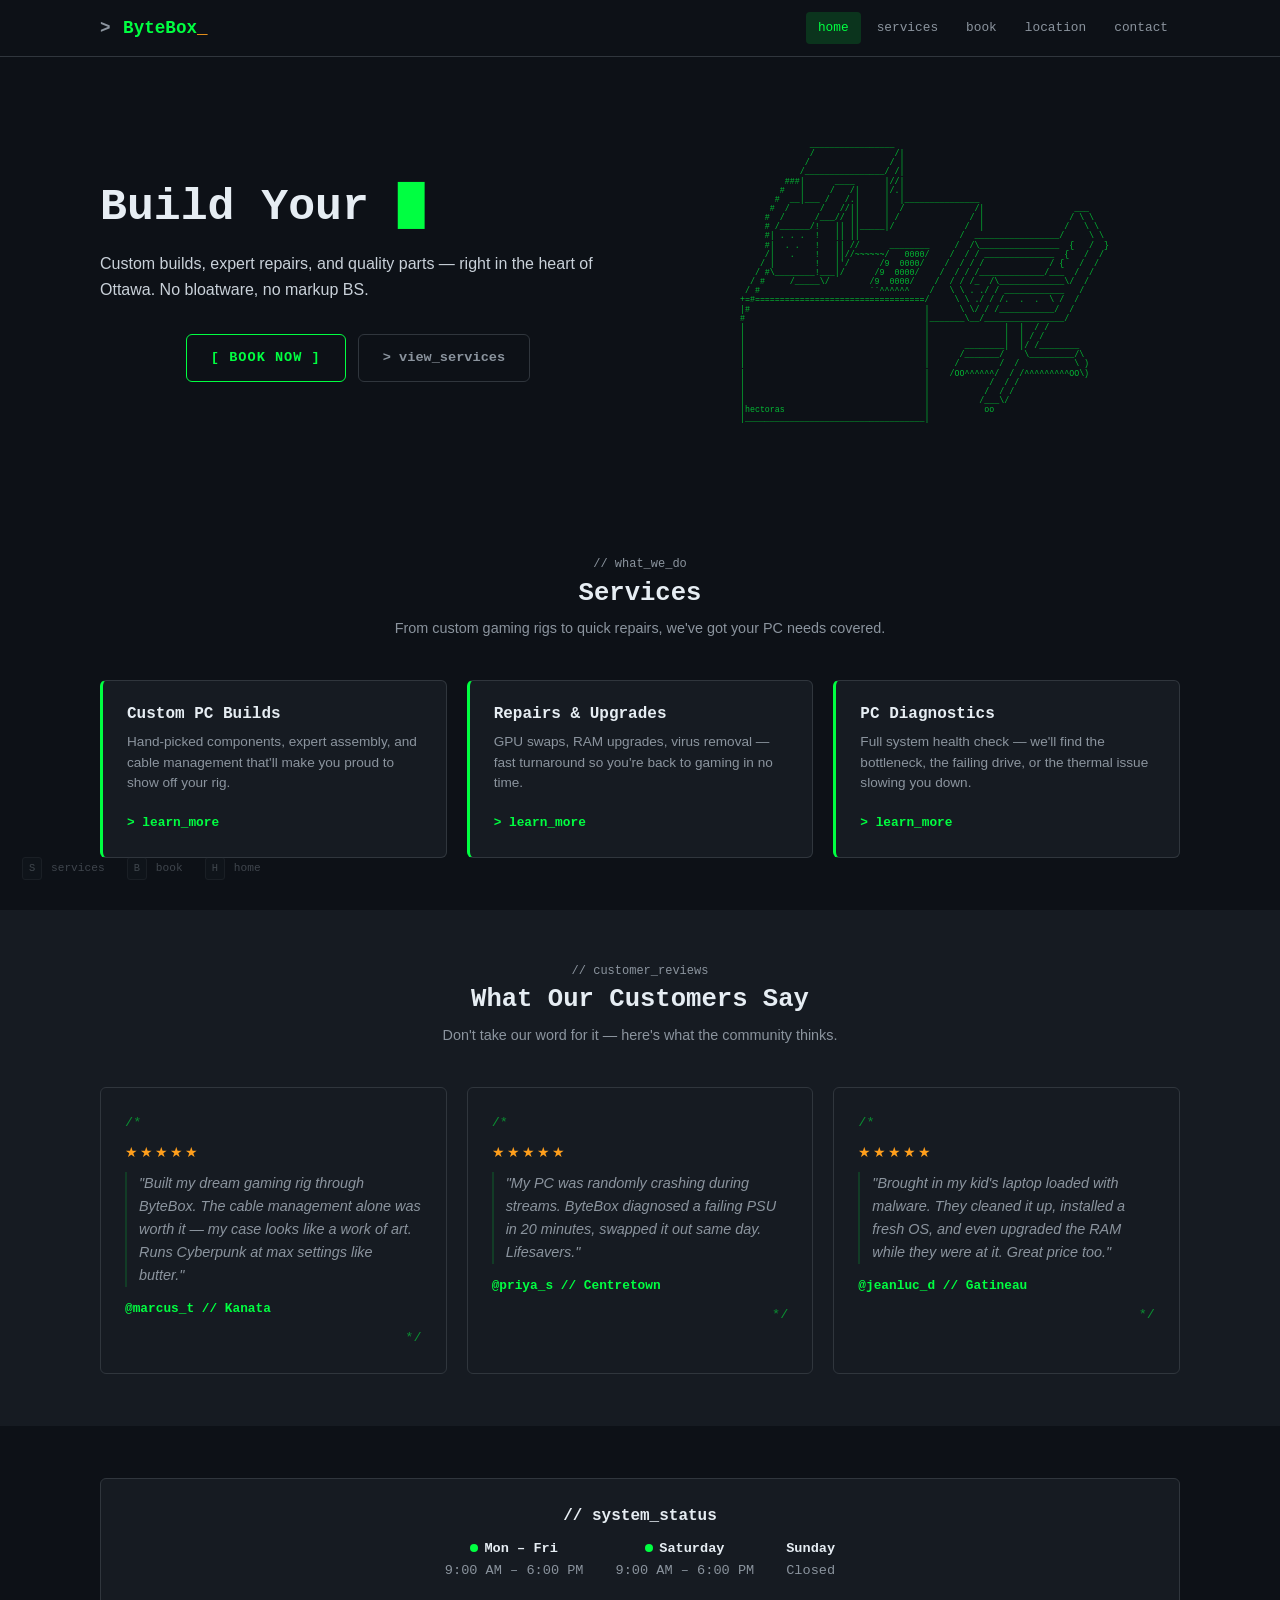
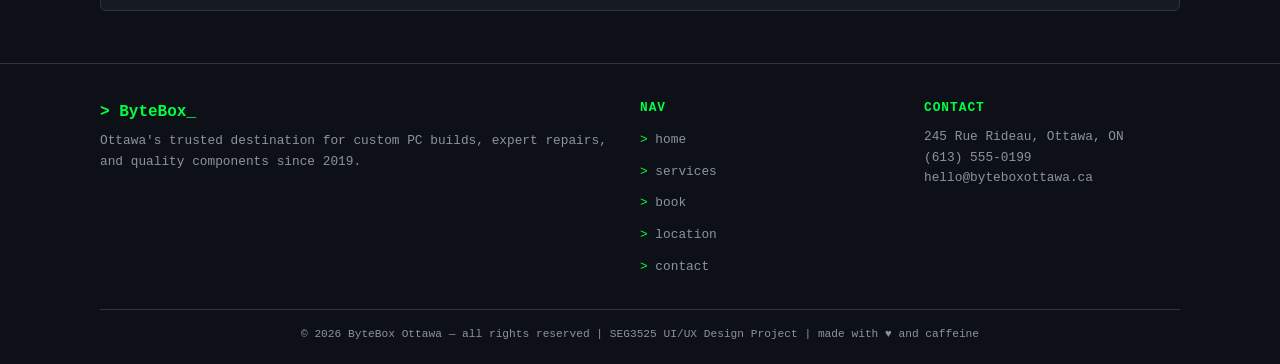
==== commit ce102320: "Fix hectoras ASCII art: use original source with correct alignment" ====
--- a/index.html
+++ b/index.html
@@ -39,36 +39,36 @@
         </div>
         <div class="hero-ascii">
           <pre class="ascii-art" aria-hidden="true">
-        _________________
-       /            /|
-      /            / |
-     /________________/ /|
- ###|   ____    |//|
- # |  /   /|   |/.|
- # __|___  / /.|  | |_______________
- #  /   / //||  | /         /|  ___
- # /  /___// || | /  /  |  / \  \
- # /______/!  || ||_____|/  /  | /  \ \
- #| . . . !  || ||   / _________________/ \ \
- #| . .  !  || //  ________  / /\________________ { / }
- /| .  !  ||//~~~~~~/ 0000/ / / /  ______________ { / /
-/ |    !  |'/     /9 0000/ / / / /         / { / /
-/ #\________!___|/     /9 0000/ / / / /_____________/___ / /
-/ #    /_____\/     /9 0000/ / / / /_ /\_____________\/ /
-/ #        ``^^^^^^  /     \ \ . ./ /  ____________ /
-+=#==================================/ \ \ ./ / /. . . \ / /
-|#                  |  \ \/ / /___________/ /
- #                |_______\__/________________/
- |   |  |  |                    / /
- |   |  |  |                   / /
- |   |  ________|  |/ /________
- |   |  /_______/     \_________/\
- |   |  /  /                 / \  )
- |   | /OO^^^^^^/  / /^^^^^^^^^OO\)
- |   |           /  /
- |   |          /  /
- |   |       /___\/
- |hectoras         |     oo
+               _________________
+               /                /|
+              /                / |
+             /________________/ /|
+          ###|      ____      |//|
+         #   |     /   /|     |/.|
+        #  __|___ /   /.|     |  |_______________
+       #  /      /   //||     |  /              /|                  ___
+      #  /      /___// ||     | /              / |                 / \ \
+      # /______/!   || ||_____|/              /  |                /   \ \
+      #| . . .  !   || ||                    /  _________________/     \ \
+      #|  . .   !   || //      ________     /  /\________________  {   /  }
+      /|   .    !   ||//~~~~~~/   0000/    /  / / ______________  {   /  /
+     / |        !   |'/      /9  0000/    /  / / /             / {   /  /
+    / #\________!___|/      /9  0000/    /  / / /_____________/___  /  /
+   / #     /_____\/        /9  0000/    /  / / /_  /\_____________\/  /
+  / #                      ``^^^^^^    /   \ \ . ./ / ____________   /
+ +=#==================================/     \ \ ./ / /.  .  .  \ /  /
+ |#                                   |      \ \/ / /___________/  /
+ #                                    |_______\__/________________/
+ |                                    |               |  |  / /
+ |                                    |               |  | / /
+ |                                    |       ________|  |/ /________
+ |                                    |      /_______/    \_________/\
+ |                                    |     /        /  /           \ )
+ |                                    |    /OO^^^^^^/  / /^^^^^^^^^OO\)
+ |                                    |            /  / /
+ |                                    |           /  / /
+ |                                    |          /___\/
+ |hectoras                            |           oo
  |____________________________________|
 </pre>
         </div>
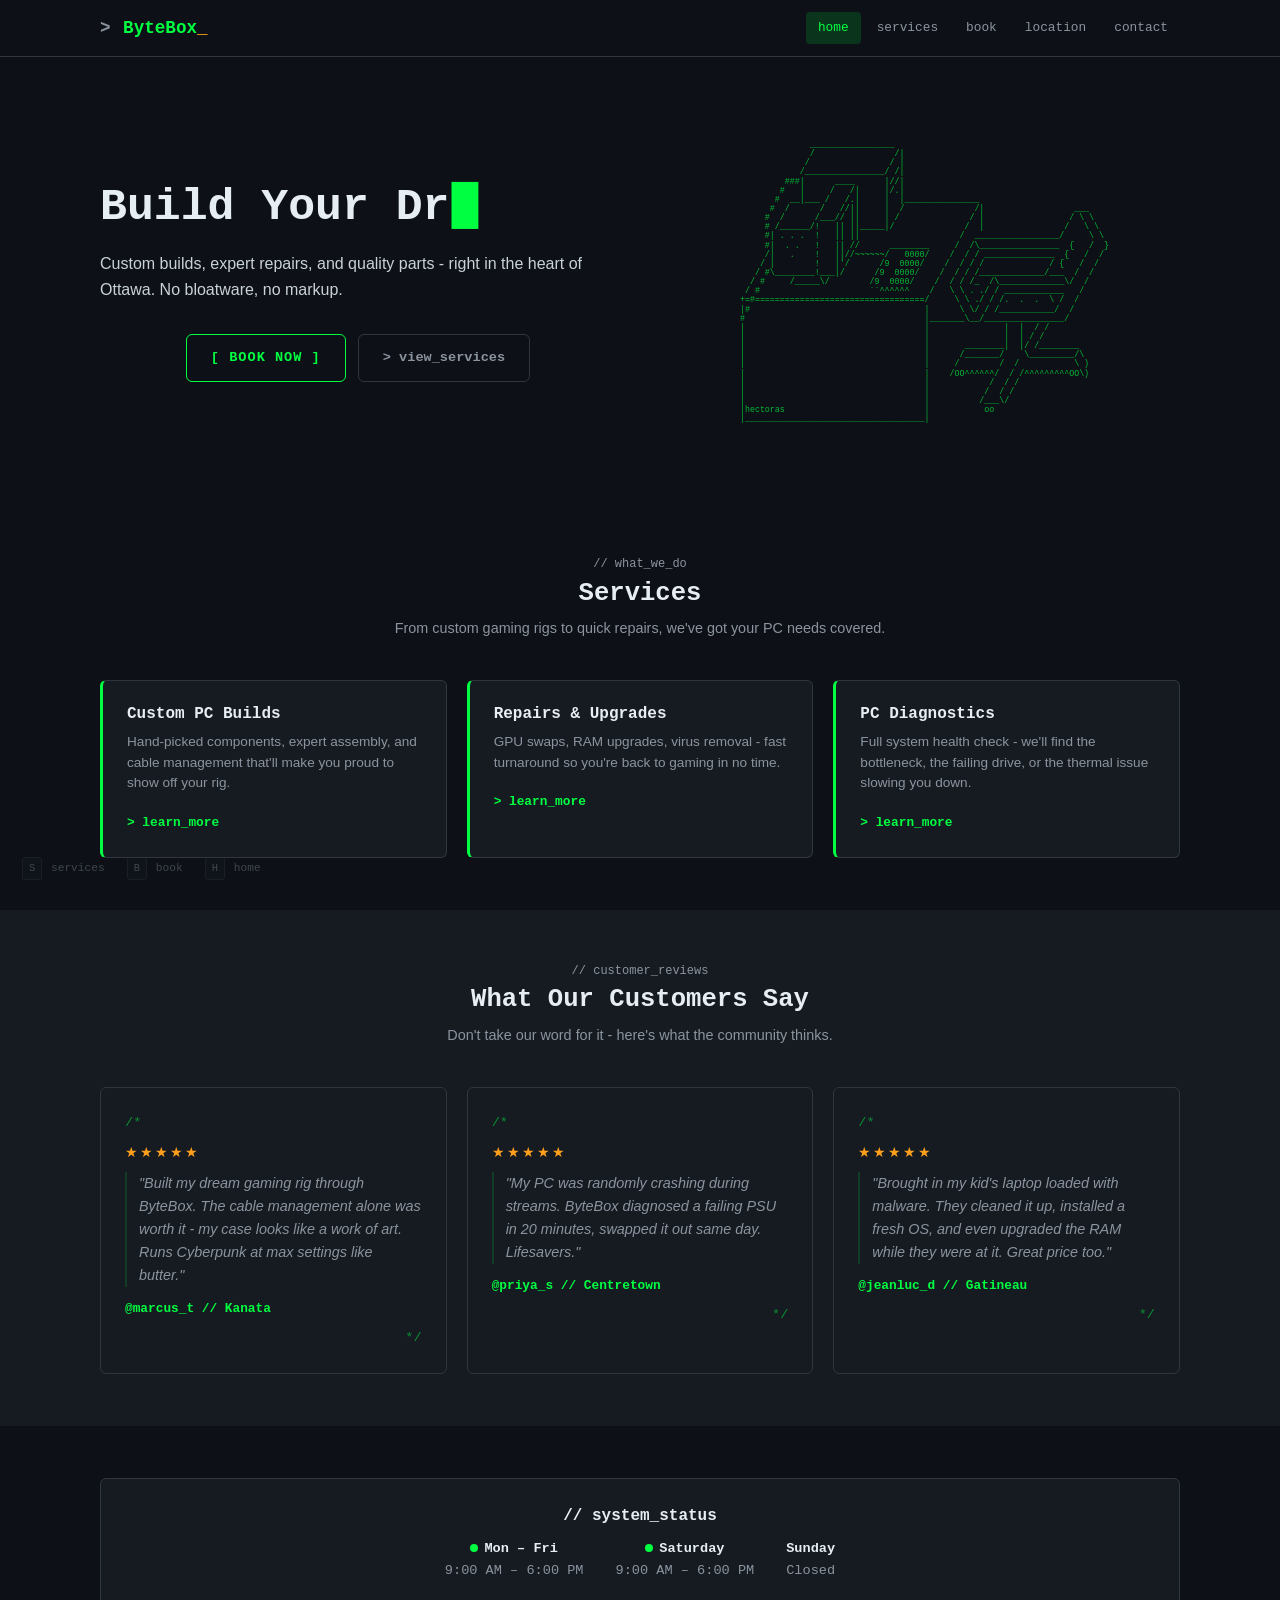
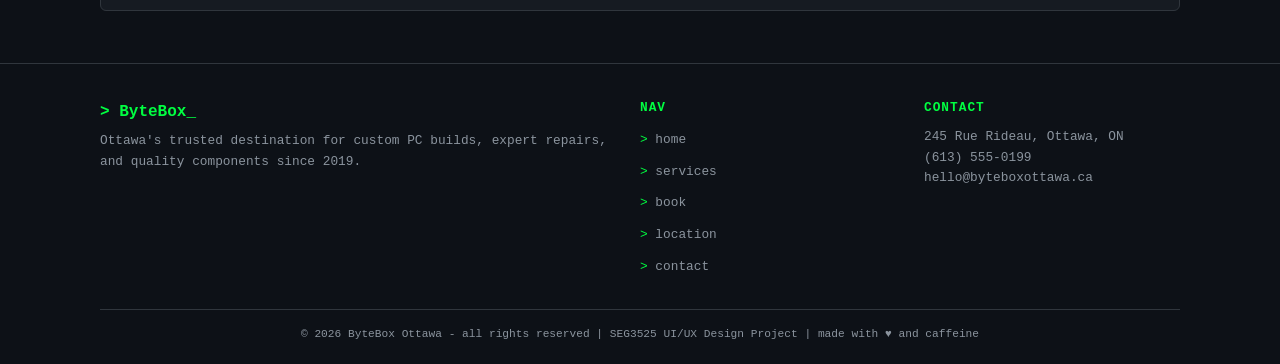
==== commit cdcd4786: "Remove em dashes and BS from text" ====
--- a/index.html
+++ b/index.html
@@ -3,7 +3,7 @@
 <head>
   <meta charset="UTF-8">
   <meta name="viewport" content="width=device-width, initial-scale=1.0">
-  <title>ByteBox Ottawa — Build Your Dream PC</title>
+  <title>ByteBox Ottawa - Build Your Dream PC</title>
   <link rel="stylesheet" href="css/styles.css">
 </head>
 <body>
@@ -31,7 +31,7 @@
       <div class="hero-split">
         <div class="hero-text">
           <h1><span class="accent" id="typed-heading"></span><span class="cursor"></span></h1>
-          <p>Custom builds, expert repairs, and quality parts — right in the heart of Ottawa. No bloatware, no markup BS.</p>
+          <p>Custom builds, expert repairs, and quality parts - right in the heart of Ottawa. No bloatware, no markup.</p>
           <div class="hero-actions">
             <a href="booking.html" class="btn btn-primary">[ BOOK NOW ]</a>
             <a href="services.html" class="btn btn-secondary">> view_services</a>
@@ -97,7 +97,7 @@
         <div class="card">
           <div class="card-body">
             <h3>Repairs & Upgrades</h3>
-            <p>GPU swaps, RAM upgrades, virus removal — fast turnaround so you're back to gaming in no time.</p>
+            <p>GPU swaps, RAM upgrades, virus removal - fast turnaround so you're back to gaming in no time.</p>
             <a href="services.html" class="card-link">> learn_more</a>
           </div>
         </div>
@@ -105,7 +105,7 @@
         <div class="card">
           <div class="card-body">
             <h3>PC Diagnostics</h3>
-            <p>Full system health check — we'll find the bottleneck, the failing drive, or the thermal issue slowing you down.</p>
+            <p>Full system health check - we'll find the bottleneck, the failing drive, or the thermal issue slowing you down.</p>
             <a href="services.html" class="card-link">> learn_more</a>
           </div>
         </div>
@@ -120,13 +120,13 @@
       <div class="section-header">
         <span class="prefix">// customer_reviews</span>
         <h2 class="section-title">What Our Customers Say</h2>
-        <p class="section-sub center">Don't take our word for it — here's what the community thinks.</p>
+        <p class="section-sub center">Don't take our word for it - here's what the community thinks.</p>
       </div>
       <div class="testimonials-grid">
 
         <div class="testimonial">
           <div class="testimonial-stars">★★★★★</div>
-          <p>"Built my dream gaming rig through ByteBox. The cable management alone was worth it — my case looks like a work of art. Runs Cyberpunk at max settings like butter."</p>
+          <p>"Built my dream gaming rig through ByteBox. The cable management alone was worth it - my case looks like a work of art. Runs Cyberpunk at max settings like butter."</p>
           <div class="testimonial-author">@marcus_t // Kanata</div>
         </div>
 
@@ -186,7 +186,7 @@
         </div>
       </div>
       <div class="footer-bottom">
-        © 2026 ByteBox Ottawa — all rights reserved | SEG3525 UI/UX Design Project | made with ♥ and caffeine
+        © 2026 ByteBox Ottawa - all rights reserved | SEG3525 UI/UX Design Project | made with ♥ and caffeine
       </div>
     </div>
   </footer>
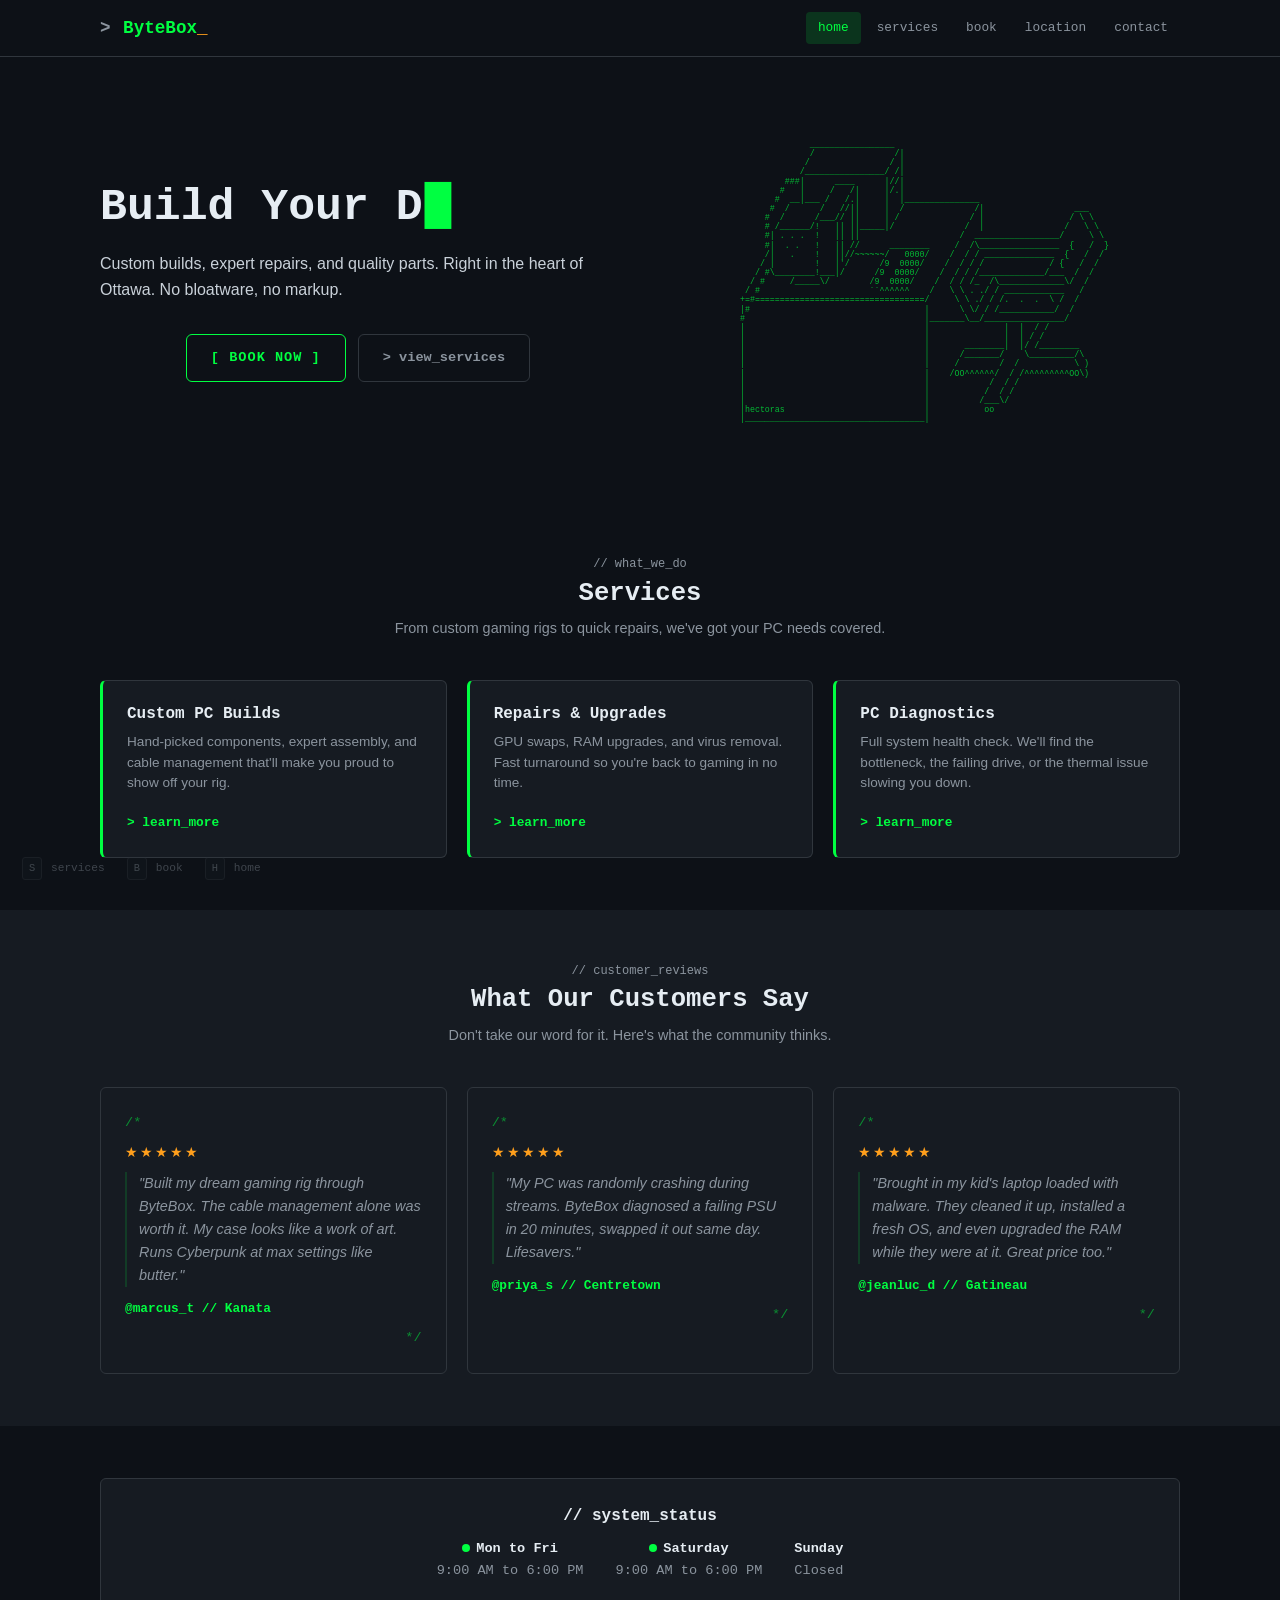
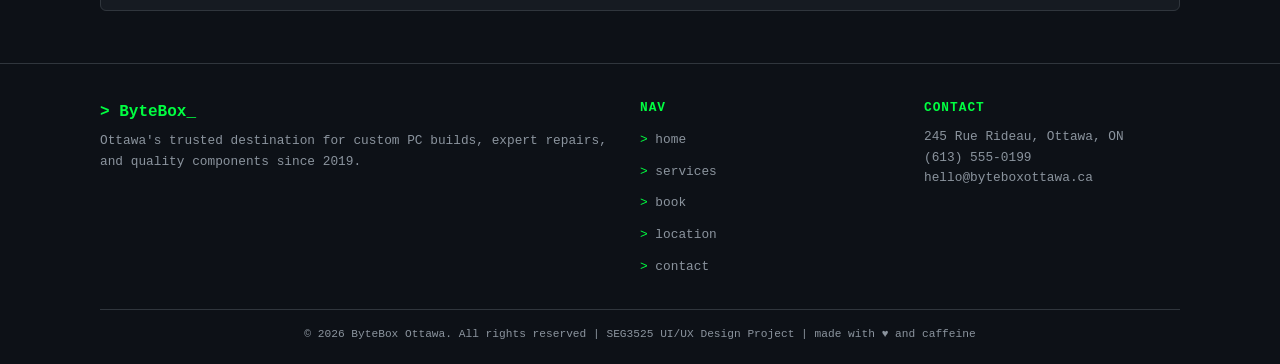
==== commit 09157159: "Remove all em/en dashes, rephrase sentences naturally" ====
--- a/index.html
+++ b/index.html
@@ -3,7 +3,7 @@
 <head>
   <meta charset="UTF-8">
   <meta name="viewport" content="width=device-width, initial-scale=1.0">
-  <title>ByteBox Ottawa - Build Your Dream PC</title>
+  <title>ByteBox Ottawa: Build Your Dream PC</title>
   <link rel="stylesheet" href="css/styles.css">
 </head>
 <body>
@@ -31,7 +31,7 @@
       <div class="hero-split">
         <div class="hero-text">
           <h1><span class="accent" id="typed-heading"></span><span class="cursor"></span></h1>
-          <p>Custom builds, expert repairs, and quality parts - right in the heart of Ottawa. No bloatware, no markup.</p>
+          <p>Custom builds, expert repairs, and quality parts. Right in the heart of Ottawa. No bloatware, no markup.</p>
           <div class="hero-actions">
             <a href="booking.html" class="btn btn-primary">[ BOOK NOW ]</a>
             <a href="services.html" class="btn btn-secondary">> view_services</a>
@@ -97,7 +97,7 @@
         <div class="card">
           <div class="card-body">
             <h3>Repairs & Upgrades</h3>
-            <p>GPU swaps, RAM upgrades, virus removal - fast turnaround so you're back to gaming in no time.</p>
+            <p>GPU swaps, RAM upgrades, and virus removal. Fast turnaround so you're back to gaming in no time.</p>
             <a href="services.html" class="card-link">> learn_more</a>
           </div>
         </div>
@@ -105,7 +105,7 @@
         <div class="card">
           <div class="card-body">
             <h3>PC Diagnostics</h3>
-            <p>Full system health check - we'll find the bottleneck, the failing drive, or the thermal issue slowing you down.</p>
+            <p>Full system health check. We'll find the bottleneck, the failing drive, or the thermal issue slowing you down.</p>
             <a href="services.html" class="card-link">> learn_more</a>
           </div>
         </div>
@@ -120,13 +120,13 @@
       <div class="section-header">
         <span class="prefix">// customer_reviews</span>
         <h2 class="section-title">What Our Customers Say</h2>
-        <p class="section-sub center">Don't take our word for it - here's what the community thinks.</p>
+        <p class="section-sub center">Don't take our word for it. Here's what the community thinks.</p>
       </div>
       <div class="testimonials-grid">
 
         <div class="testimonial">
           <div class="testimonial-stars">★★★★★</div>
-          <p>"Built my dream gaming rig through ByteBox. The cable management alone was worth it - my case looks like a work of art. Runs Cyberpunk at max settings like butter."</p>
+          <p>"Built my dream gaming rig through ByteBox. The cable management alone was worth it. My case looks like a work of art. Runs Cyberpunk at max settings like butter."</p>
           <div class="testimonial-author">@marcus_t // Kanata</div>
         </div>
 
@@ -152,8 +152,8 @@
       <div class="hours-bar">
         <h3>// system_status</h3>
         <div class="hours-list">
-          <div><span class="status-dot"></span><strong>Mon – Fri</strong><br>9:00 AM – 6:00 PM</div>
-          <div><span class="status-dot"></span><strong>Saturday</strong><br>9:00 AM – 6:00 PM</div>
+          <div><span class="status-dot"></span><strong>Mon to Fri</strong><br>9:00 AM to 6:00 PM</div>
+          <div><span class="status-dot"></span><strong>Saturday</strong><br>9:00 AM to 6:00 PM</div>
           <div><strong>Sunday</strong><br>Closed</div>
         </div>
       </div>
@@ -186,7 +186,7 @@
         </div>
       </div>
       <div class="footer-bottom">
-        © 2026 ByteBox Ottawa - all rights reserved | SEG3525 UI/UX Design Project | made with ♥ and caffeine
+        © 2026 ByteBox Ottawa. All rights reserved | SEG3525 UI/UX Design Project | made with ♥ and caffeine
       </div>
     </div>
   </footer>
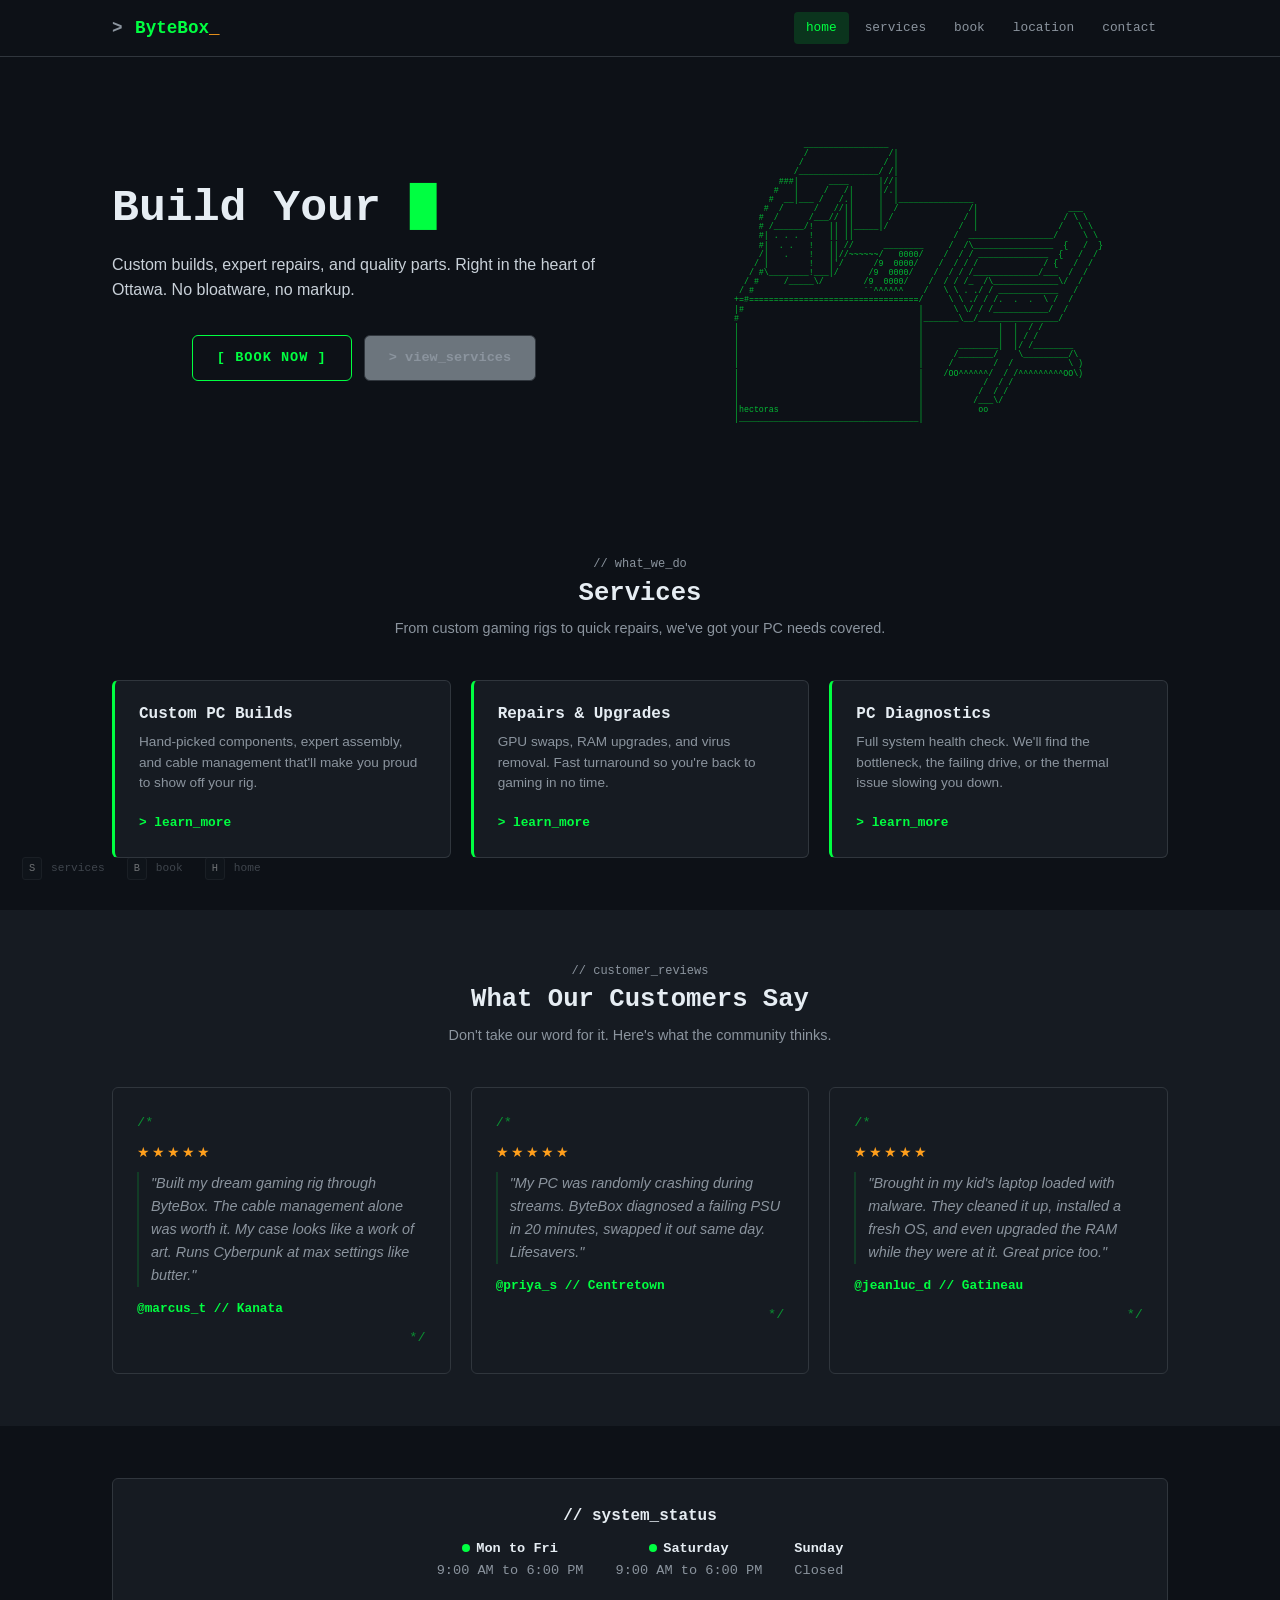
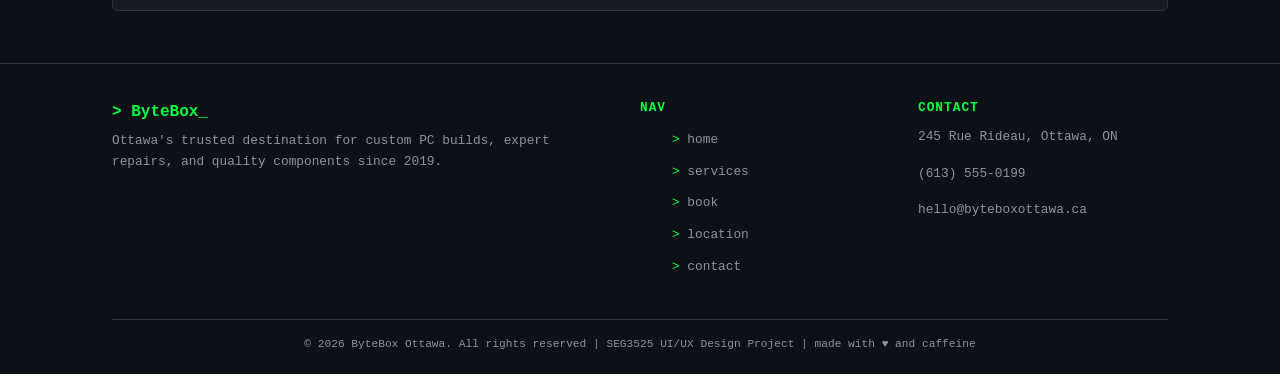
==== commit 1c9cd638: "Add Bootstrap 5.3.3 CDN + utility classes" ====
--- a/index.html
+++ b/index.html
@@ -4,6 +4,7 @@
   <meta charset="UTF-8">
   <meta name="viewport" content="width=device-width, initial-scale=1.0">
   <title>ByteBox Ottawa: Build Your Dream PC</title>
+  <link href="https://cdn.jsdelivr.net/npm/bootstrap@5.3.3/dist/css/bootstrap.min.css" rel="stylesheet">
   <link rel="stylesheet" href="css/styles.css">
 </head>
 <body>
@@ -196,5 +197,6 @@
   </div>
 
   <script src="js/main.js"></script>
+<script src="https://cdn.jsdelivr.net/npm/bootstrap@5.3.3/dist/js/bootstrap.bundle.min.js"></script>
 </body>
 </html>
